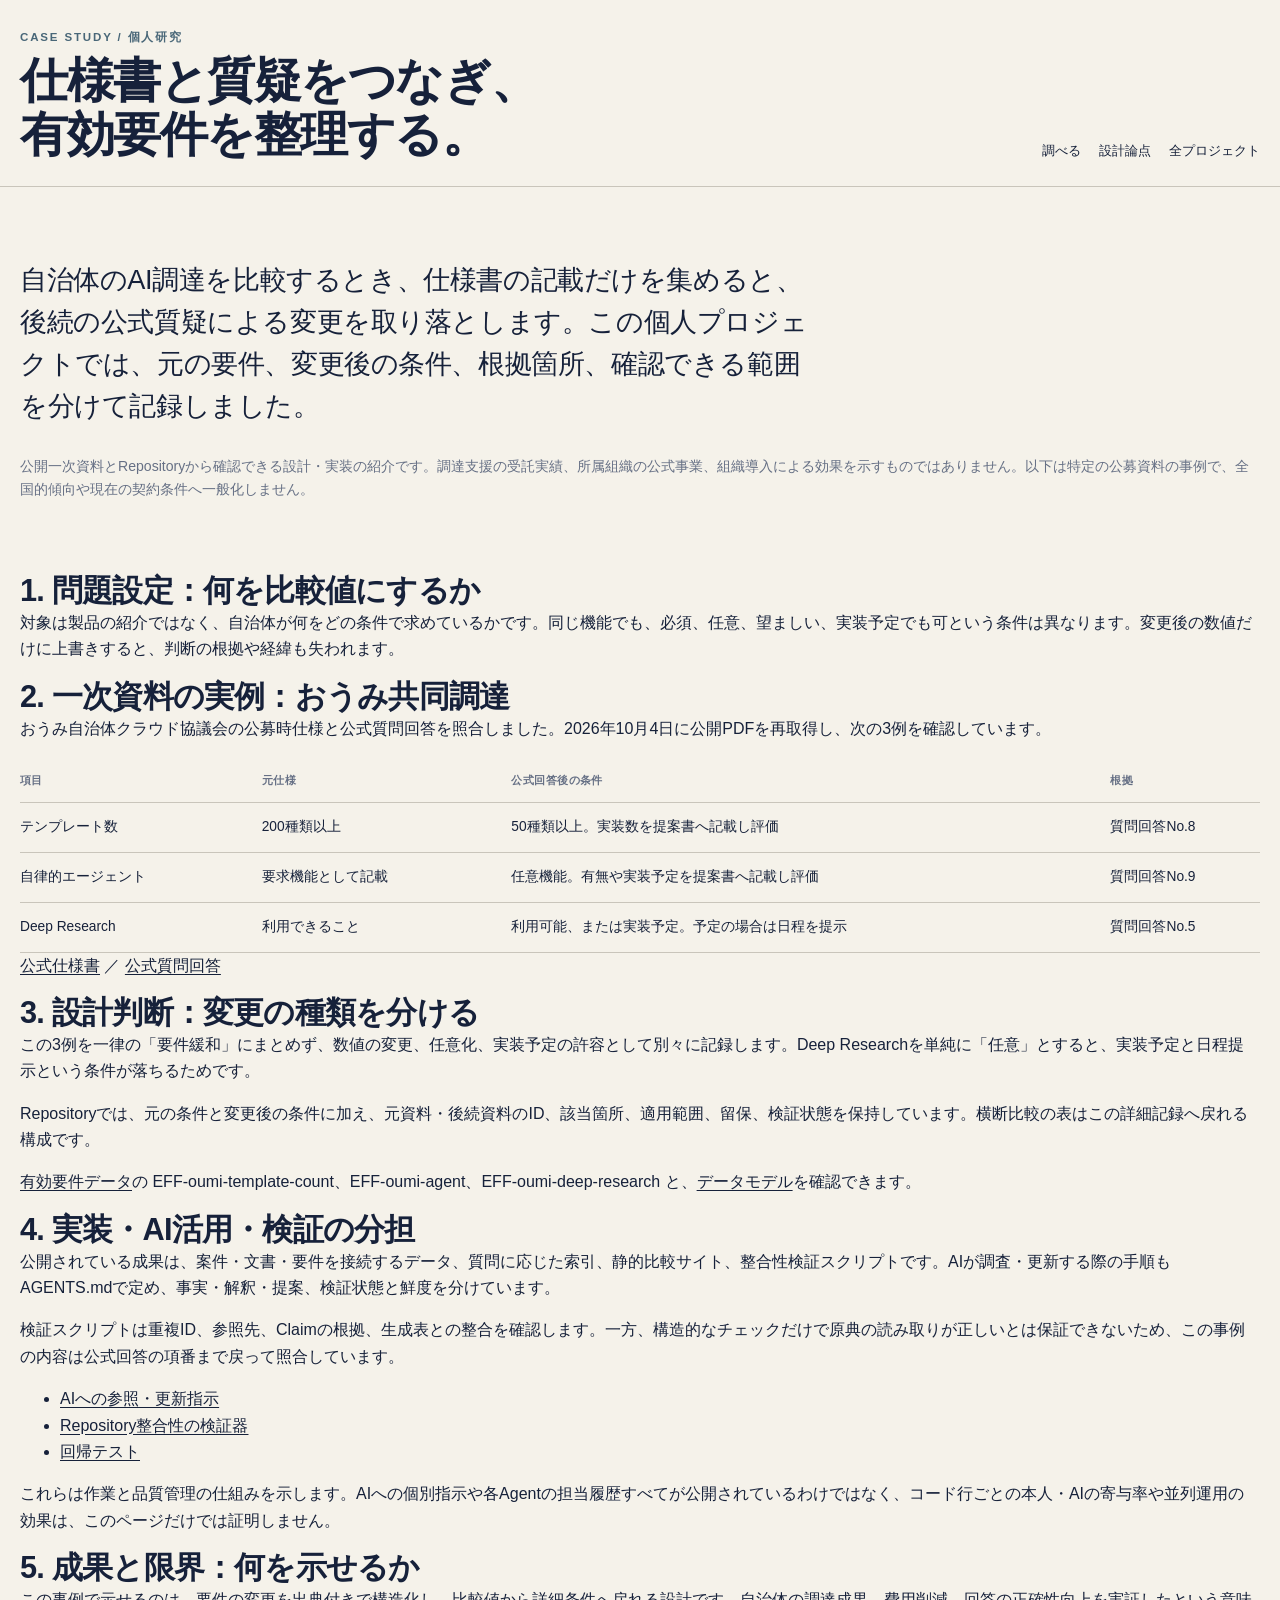
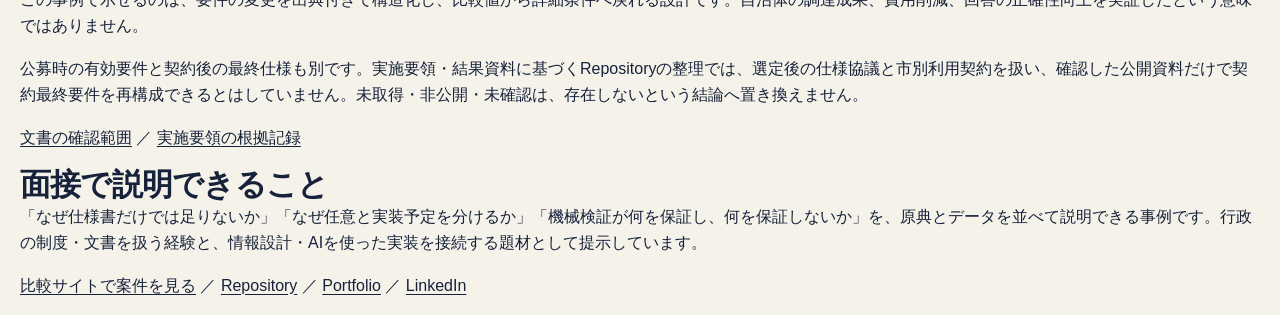
==== case-study.html @ 229bd784 "docs: present source-backed procurement case study" ====
<!doctype html>
<html lang="ja"><head><meta charset="utf-8"><meta name="viewport" content="width=device-width, initial-scale=1">
<title>仕様書と質疑をつなぎ、有効要件を整理する | ケーススタディ</title>
<meta name="description" content="公共AI調達の個人研究で、一次資料の調査、要件変更の構造化、検証と公開範囲の設計をどう実装したか。">
<link rel="stylesheet" href="./assets/site.css"></head><body>
<header class="site-header"><div class="shell header-inner"><div><p class="eyebrow">CASE STUDY / 個人研究</p><h1>仕様書と質疑をつなぎ、<br>有効要件を整理する。</h1></div>
<nav class="site-nav" aria-label="公開サイト"><a href="./index.html">調べる</a><a href="./insights.html">設計論点</a><a href="https://github.com/Josh-Temple">全プロジェクト</a></nav></div></header>
<main id="main"><section class="hero shell"><p class="hero-copy">自治体のAI調達を比較するとき、仕様書の記載だけを集めると、後続の公式質疑による変更を取り落とします。この個人プロジェクトでは、元の要件、変更後の条件、根拠箇所、確認できる範囲を分けて記録しました。</p>
<p class="scope-note">公開一次資料とRepositoryから確認できる設計・実装の紹介です。調達支援の受託実績、所属組織の公式事業、組織導入による効果を示すものではありません。以下は特定の公募資料の事例で、全国的傾向や現在の契約条件へ一般化しません。</p></section>
<section class="shell"><h2>1. 問題設定：何を比較値にするか</h2><p>対象は製品の紹介ではなく、自治体が何をどの条件で求めているかです。同じ機能でも、必須、任意、望ましい、実装予定でも可という条件は異なります。変更後の数値だけに上書きすると、判断の根拠や経緯も失われます。</p>
<h2>2. 一次資料の実例：おうみ共同調達</h2><p>おうみ自治体クラウド協議会の公募時仕様と公式質問回答を照合しました。2026年10月4日に公開PDFを再取得し、次の3例を確認しています。</p>
<table><thead><tr><th>項目</th><th>元仕様</th><th>公式回答後の条件</th><th>根拠</th></tr></thead><tbody>
<tr><td>テンプレート数</td><td>200種類以上</td><td>50種類以上。実装数を提案書へ記載し評価</td><td>質問回答No.8</td></tr>
<tr><td>自律的エージェント</td><td>要求機能として記載</td><td>任意機能。有無や実装予定を提案書へ記載し評価</td><td>質問回答No.9</td></tr>
<tr><td>Deep Research</td><td>利用できること</td><td>利用可能、または実装予定。予定の場合は日程を提示</td><td>質問回答No.5</td></tr>
</tbody></table><p><a href="https://www.city.omihachiman.lg.jp/material/files/group/115/AI_Shiyousyo2.pdf">公式仕様書</a> ／ <a href="https://www.city.omihachiman.lg.jp/material/files/group/115/AI_kaitou.pdf">公式質問回答</a></p>
<h2>3. 設計判断：変更の種類を分ける</h2><p>この3例を一律の「要件緩和」にまとめず、数値の変更、任意化、実装予定の許容として別々に記録します。Deep Researchを単純に「任意」とすると、実装予定と日程提示という条件が落ちるためです。</p>
<p>Repositoryでは、元の条件と変更後の条件に加え、元資料・後続資料のID、該当箇所、適用範囲、留保、検証状態を保持しています。横断比較の表はこの詳細記録へ戻れる構成です。</p>
<p><a href="https://github.com/Josh-Temple/public-sector-ai-procurement-japan/blob/main/data/effective_requirements.csv">有効要件データ</a>の EFF-oumi-template-count、EFF-oumi-agent、EFF-oumi-deep-research と、<a href="https://github.com/Josh-Temple/public-sector-ai-procurement-japan/blob/main/docs/DATA_MODEL.md">データモデル</a>を確認できます。</p>
<h2>4. 実装・AI活用・検証の分担</h2><p>公開されている成果は、案件・文書・要件を接続するデータ、質問に応じた索引、静的比較サイト、整合性検証スクリプトです。AIが調査・更新する際の手順もAGENTS.mdで定め、事実・解釈・提案、検証状態と鮮度を分けています。</p>
<p>検証スクリプトは重複ID、参照先、Claimの根拠、生成表との整合を確認します。一方、構造的なチェックだけで原典の読み取りが正しいとは保証できないため、この事例の内容は公式回答の項番まで戻って照合しています。</p>
<ul><li><a href="https://github.com/Josh-Temple/public-sector-ai-procurement-japan/blob/main/AGENTS.md">AIへの参照・更新指示</a></li>
<li><a href="https://github.com/Josh-Temple/public-sector-ai-procurement-japan/blob/main/scripts/validate_repository.py">Repository整合性の検証器</a></li>
<li><a href="https://github.com/Josh-Temple/public-sector-ai-procurement-japan/tree/main/tests">回帰テスト</a></li></ul>
<p>これらは作業と品質管理の仕組みを示します。AIへの個別指示や各Agentの担当履歴すべてが公開されているわけではなく、コード行ごとの本人・AIの寄与率や並列運用の効果は、このページだけでは証明しません。</p>
<h2>5. 成果と限界：何を示せるか</h2><p>この事例で示せるのは、要件の変更を出典付きで構造化し、比較値から詳細条件へ戻れる設計です。自治体の調達成果、費用削減、回答の正確性向上を実証したという意味ではありません。</p>
<p>公募時の有効要件と契約後の最終仕様も別です。実施要領・結果資料に基づくRepositoryの整理では、選定後の仕様協議と市別利用契約を扱い、確認した公開資料だけで契約最終要件を再構成できるとはしていません。未取得・非公開・未確認は、存在しないという結論へ置き換えません。</p>
<p><a href="https://github.com/Josh-Temple/public-sector-ai-procurement-japan/blob/main/data/review_coverage.csv">文書の確認範囲</a> ／ <a href="https://github.com/Josh-Temple/public-sector-ai-procurement-japan/blob/main/sources/SRC-oumi-2026-guide.md">実施要領の根拠記録</a></p>
<h2>面接で説明できること</h2><p>「なぜ仕様書だけでは足りないか」「なぜ任意と実装予定を分けるか」「機械検証が何を保証し、何を保証しないか」を、原典とデータを並べて説明できる事例です。行政の制度・文書を扱う経験と、情報設計・AIを使った実装を接続する題材として提示しています。</p>
<p><a href="./index.html?case=oumi-2026-joint-genai">比較サイトで案件を見る</a> ／ <a href="https://github.com/Josh-Temple/public-sector-ai-procurement-japan">Repository</a> ／ <a href="https://ai-business-transformation-nine.vercel.app/">Portfolio</a> ／ <a href="https://www.linkedin.com/in/yoshitaka-terada-a4b917145/">LinkedIn</a></p></section></main></body></html>
---- assets/site.css ----
:root {
  --paper: #f5f2ea;
  --ink: #16213a;
  --muted: #667085;
  --line: #c9c5bb;
  --accent: #496778;
  --soft: #e6e2d8;
  --warn: #7a6049;
  --max: 1240px;
  color-scheme: light;
}
* { box-sizing: border-box; }
html { scroll-behavior: smooth; }
body {
  margin: 0;
  background: var(--paper);
  color: var(--ink);
  font-family: Inter, "Noto Sans JP", "Hiragino Kaku Gothic ProN", "Yu Gothic", sans-serif;
  line-height: 1.65;
}
a { color: inherit; text-underline-offset: 0.18em; }
button, input, select { font: inherit; }
button, select, input { color: var(--ink); }
.shell { width: min(calc(100% - 40px), var(--max)); margin-inline: auto; }
.skip-link { position: absolute; left: -9999px; top: 8px; background: var(--ink); color: white; padding: 8px 12px; z-index: 10; }
.skip-link:focus { left: 8px; }
.site-header { border-bottom: 1px solid var(--line); }
.header-inner { display: flex; justify-content: space-between; gap: 28px; align-items: end; padding: 28px 0 24px; }
h1, h2, h3, p { margin-top: 0; }
h1 { margin-bottom: 0; font-size: clamp(1.65rem, 4vw, 3rem); line-height: 1.12; letter-spacing: -0.03em; }
h2 { margin-bottom: 0; font-size: clamp(1.35rem, 2.4vw, 2rem); line-height: 1.2; letter-spacing: -0.025em; }
h3 { margin-bottom: 0.35rem; font-size: 1rem; }
.eyebrow { margin-bottom: 0.45rem; color: var(--accent); font-size: 0.72rem; letter-spacing: 0.16em; font-weight: 700; }
.repo-link { white-space: nowrap; font-size: 0.88rem; }
.site-nav { display: flex; flex-wrap: wrap; justify-content: flex-end; gap: 8px 18px; align-items: center; font-size: .82rem; }
.site-nav a { white-space: nowrap; text-decoration: none; }
.site-nav a:hover { text-decoration: underline; text-underline-offset: .2em; }
.site-nav a[aria-current="page"] { font-weight: 700; border-bottom: 1px solid currentColor; }
.hero { padding: 72px 0 58px; }
.hero-copy { max-width: 790px; font-size: clamp(1.2rem, 2.2vw, 1.7rem); line-height: 1.55; letter-spacing: -0.015em; }
.metrics { display: grid; grid-template-columns: repeat(4, minmax(0, 1fr)); gap: 0; margin: 48px 0 20px; border-top: 1px solid var(--line); border-bottom: 1px solid var(--line); }
.metrics div { padding: 18px 20px 20px 0; border-right: 1px solid var(--line); }
.metrics div + div { padding-left: 20px; }
.metrics div:last-child { border-right: 0; }
.metrics dt { font-size: 0.75rem; color: var(--muted); }
.metrics dd { margin: 4px 0 0; font-size: clamp(1.65rem, 3vw, 2.5rem); font-variant-numeric: tabular-nums; }
.scope-note, .result-count { color: var(--muted); font-size: 0.88rem; }
.insights, .highlights, .themes, .controls, .compare, .results, .reading { padding: 52px 0; border-top: 1px solid var(--line); }
.split-heading { display: grid; grid-template-columns: minmax(0, 1fr) minmax(260px, .7fr); gap: 36px; align-items: end; }
.section-lead { margin-bottom: 0; color: var(--muted); font-size: .9rem; max-width: 520px; }
.insight-grid { display: grid; grid-template-columns: repeat(4, minmax(0, 1fr)); border-top: 1px solid var(--line); border-bottom: 1px solid var(--line); }
.insight { padding: 24px 22px 24px 0; border-right: 1px solid var(--line); }
.insight + .insight { padding-left: 22px; }
.insight:last-child { border-right: 0; }
.insight-number { margin-bottom: 16px; font-size: clamp(2rem, 4vw, 3.7rem); line-height: 1; font-variant-numeric: tabular-nums; letter-spacing: -.04em; }
.insight-number small { font-size: .8rem; color: var(--muted); letter-spacing: 0; }
.insight h3 { font-size: .94rem; }
.insight p:not(.insight-number) { color: var(--muted); font-size: .8rem; min-height: 4em; }
.inline-action { border: 0; border-bottom: 1px solid currentColor; padding: 0 0 2px; background: transparent; color: var(--accent); cursor: pointer; font-size: .76rem; }
.highlight-list { border-top: 1px solid var(--line); }
.highlight-item { display: grid; grid-template-columns: 54px minmax(0, 1.35fr) minmax(220px, .65fr); gap: 18px; padding: 20px 0; border-bottom: 1px solid var(--line); align-items: start; }
.highlight-index { color: var(--muted); font-size: .72rem; padding-top: 3px; }
.highlight-copy h3 { margin-bottom: 6px; font-size: 1rem; line-height: 1.45; }
.highlight-copy p { margin-bottom: 0; color: var(--muted); font-size: .82rem; }
.highlight-links { display: grid; justify-items: start; gap: 6px; }
.highlight-links a, .highlight-links button { border: 0; border-bottom: 1px solid currentColor; padding: 0 0 2px; background: transparent; color: var(--accent); cursor: pointer; font: inherit; font-size: .76rem; text-align: left; }
.theme-links { border-top: 1px solid var(--line); }
.theme-link { width: 100%; display: grid; grid-template-columns: 54px minmax(0, 1fr) minmax(180px, .6fr); gap: 18px; align-items: baseline; text-align: left; padding: 16px 0; border: 0; border-bottom: 1px solid var(--line); background: transparent; color: inherit; cursor: pointer; }
.theme-link span { color: var(--muted); font-size: .72rem; }
.theme-link strong { font-size: .98rem; }
.theme-link small { color: var(--muted); font-size: .78rem; }
.theme-link:hover strong, .theme-link:focus-visible strong { text-decoration: underline; text-underline-offset: .18em; }
.section-heading { margin-bottom: 24px; }
.inline-heading { display: flex; align-items: end; justify-content: space-between; gap: 24px; }
.filter-grid { display: grid; grid-template-columns: 2fr repeat(4, 1fr) auto auto; gap: 12px; align-items: end; }
.filter-grid label { display: grid; gap: 6px; }
.filter-grid label span { font-size: 0.72rem; color: var(--muted); }
input, select {
  min-height: 44px;
  width: 100%;
  border: 1px solid var(--line);
  border-radius: 0;
  background: transparent;
  padding: 8px 10px;
}
input:focus, select:focus, button:focus-visible, a:focus-visible { outline: 2px solid var(--accent); outline-offset: 2px; }
.text-button {
  border: 0;
  border-bottom: 1px solid currentColor;
  padding: 8px 0 5px;
  background: transparent;
  cursor: pointer;
  white-space: nowrap;
}
.result-count { margin: 16px 0 0; }
.table-wrap { width: 100%; overflow-x: auto; border-top: 1px solid var(--line); }
table { width: 100%; border-collapse: collapse; font-size: 0.86rem; }
.case-table { min-width: 1100px; }
th { text-align: left; color: var(--muted); font-size: 0.7rem; font-weight: 600; letter-spacing: 0.04em; }
th, td { padding: 13px 12px; border-bottom: 1px solid var(--line); vertical-align: top; }
th:first-child, td:first-child { padding-left: 0; }
th:last-child, td:last-child { padding-right: 0; }
.case-title-button { display: block; max-width: 410px; padding: 0; border: 0; background: transparent; color: inherit; font: inherit; font-weight: 650; text-align: left; cursor: pointer; line-height: 1.5; text-decoration: none; }
.case-title-button:hover { text-decoration: underline; text-underline-offset: .18em; }
.case-sub { display: block; margin-top: 2px; color: var(--muted); font-size: 0.75rem; }
.badge { display: inline-block; padding: 1px 7px; border: 1px solid var(--line); font-size: 0.72rem; white-space: nowrap; }
.badge.boundary { border-color: var(--warn); color: var(--warn); }
.badge.reviewed { border-color: var(--accent); color: var(--accent); }
.compare-check { width: 17px; height: 17px; accent-color: var(--ink); }
.source-actions { display: grid; gap: 4px; justify-items: start; }
.source-link { white-space: nowrap; }
.evidence-button {
  border: 0;
  border-bottom: 1px solid currentColor;
  padding: 0;
  background: transparent;
  color: var(--accent);
  cursor: pointer;
  font-size: 0.78rem;
  white-space: nowrap;
}
.case-dialog,
.evidence-dialog {
  width: min(calc(100% - 28px), 820px);
  max-height: min(86vh, 900px);
  padding: 0;
  border: 1px solid var(--line);
  border-radius: 0;
  background: var(--paper);
  color: var(--ink);
}
.case-dialog::backdrop,
.evidence-dialog::backdrop { background: rgba(22, 33, 58, 0.34); }
.dialog-shell { padding: 28px; }
.case-dialog { width: min(calc(100% - 28px), 960px); max-height: min(90vh, 980px); }
.case-dialog-shell { padding-bottom: 36px; }
.case-purpose { max-width: 780px; margin: 10px 0 24px; color: var(--muted); }
.case-facts { display: grid; grid-template-columns: repeat(4, minmax(0, 1fr)); margin: 0 0 30px; border-top: 1px solid var(--line); border-bottom: 1px solid var(--line); }
.case-facts div { padding: 14px 14px 15px 0; border-right: 1px solid var(--line); }
.case-facts div + div { padding-left: 14px; }
.case-facts div:nth-child(4n) { border-right: 0; }
.case-facts dt { color: var(--muted); font-size: .68rem; }
.case-facts dd { margin: 4px 0 0; font-size: .88rem; overflow-wrap: anywhere; }
.detail-section { margin-top: 30px; }
.case-highlights-section { margin-top: 18px; }
.case-highlight-list { border-top: 1px solid var(--line); }
.case-highlight-item { display: grid; grid-template-columns: 42px minmax(0, 1fr) minmax(150px, auto); gap: 16px; padding: 14px 0; border-bottom: 1px solid var(--line); align-items: start; }
.case-highlight-index { color: var(--muted); font-size: .7rem; padding-top: 3px; }
.case-highlight-copy h4 { margin: 0 0 4px; font-size: .9rem; line-height: 1.45; }
.case-highlight-copy p { margin: 0; color: var(--muted); font-size: .78rem; }
.case-highlight-actions { display: grid; gap: 5px; justify-items: start; }
.case-highlight-actions a, .case-highlight-actions button { border: 0; border-bottom: 1px solid currentColor; padding: 0 0 2px; background: transparent; color: var(--accent); cursor: pointer; font: inherit; font-size: .72rem; text-align: left; }
.detail-section h3 { margin-bottom: 14px; font-size: 1.05rem; }
.requirement-grid { display: grid; grid-template-columns: repeat(3, minmax(0, 1fr)); border-top: 1px solid var(--line); }
.requirement-item { padding: 12px 14px 13px 0; border-bottom: 1px solid var(--line); }
.requirement-item:nth-child(3n+2), .requirement-item:nth-child(3n+3) { padding-left: 14px; }
.requirement-item dt { color: var(--muted); font-size: .68rem; }
.requirement-item dd { margin: 3px 0 0; font-size: .82rem; overflow-wrap: anywhere; }
.detail-list { border-top: 1px solid var(--line); }
.detail-row { display: grid; grid-template-columns: minmax(160px, .7fr) minmax(0, 1.5fr) auto; gap: 18px; padding: 11px 0; border-bottom: 1px solid var(--line); align-items: start; }
.detail-row strong { font-size: .8rem; }
.detail-row p { margin: 0; font-size: .8rem; color: var(--muted); }
.detail-row .points { white-space: nowrap; font-variant-numeric: tabular-nums; font-size: .78rem; }
.inline-source { display: inline-block; margin-left: .45rem; color: var(--accent); font-size: .72rem; white-space: nowrap; }
.detail-list-controls { display: flex; justify-content: space-between; gap: 18px; align-items: center; padding: 13px 0; border-bottom: 1px solid var(--line); }
.detail-count { color: var(--muted); font-size: .76rem; }
.detail-toggle { border: 0; border-bottom: 1px solid currentColor; padding: 0 0 2px; background: transparent; color: var(--accent); cursor: pointer; font-size: .76rem; }
.empty-detail { margin: 0; padding: 13px 0; border-bottom: 1px solid var(--line); color: var(--muted); font-size: .8rem; }
.case-dialog-actions { display: flex; gap: 24px; flex-wrap: wrap; margin-top: 30px; }
.dialog-head { display: flex; justify-content: space-between; gap: 24px; align-items: start; padding-bottom: 18px; border-bottom: 1px solid var(--line); }
.dialog-close { border: 0; background: transparent; font-size: 1.8rem; line-height: 1; cursor: pointer; padding: 0 4px; }
.dialog-case { margin: 20px 0 6px; font-weight: 650; }
.dialog-summary { color: var(--muted); font-size: 0.84rem; margin-bottom: 20px; }
.evidence-list { border-top: 1px solid var(--line); }
.evidence-item { display: grid; grid-template-columns: minmax(130px, .8fr) minmax(0, 1.5fr); gap: 18px; padding: 13px 0; border-bottom: 1px solid var(--line); }
.evidence-role { font-weight: 650; font-size: 0.84rem; }
.evidence-state { display: block; color: var(--muted); font-size: 0.74rem; margin-top: 2px; }
.evidence-source { font-size: 0.82rem; overflow-wrap: anywhere; }
.evidence-source small { display: block; color: var(--muted); margin-top: 2px; }
.dialog-note { margin: 18px 0 0; color: var(--muted); font-size: 0.8rem; white-space: pre-line; }
.compare .table-wrap { background: rgba(255,255,255,0.15); }
#compare-table { min-width: 760px; }
#compare-table th:first-child { width: 180px; }
#compare-table td { max-width: 320px; }
.reading-grid { display: grid; grid-template-columns: repeat(3, 1fr); gap: 32px; }
.reading-grid p { margin-bottom: 0; color: var(--muted); }
code { font-size: 0.9em; }
.site-footer { padding: 32px 0 48px; border-top: 1px solid var(--line); color: var(--muted); font-size: 0.78rem; }
.site-footer p { margin-bottom: 0; }
.loading, .error { padding: 32px 0; color: var(--muted); }
@media (max-width: 900px) {
  .filter-grid { grid-template-columns: repeat(2, minmax(0,1fr)); }
  .filter-grid .wide { grid-column: 1 / -1; }
  .metrics { grid-template-columns: repeat(2, 1fr); }
  .metrics div:nth-child(2) { border-right: 0; }
  .metrics div:nth-child(-n+2) { border-bottom: 1px solid var(--line); }
  .reading-grid { grid-template-columns: 1fr; gap: 18px; }
  .insight-grid { grid-template-columns: repeat(2, minmax(0, 1fr)); }
  .insight:nth-child(2) { border-right: 0; }
  .insight:nth-child(-n+2) { border-bottom: 1px solid var(--line); }
  .split-heading { grid-template-columns: 1fr; gap: 12px; }
  .case-facts { grid-template-columns: repeat(2, minmax(0, 1fr)); }
  .case-facts div:nth-child(2n) { border-right: 0; }
  .requirement-grid { grid-template-columns: repeat(2, minmax(0, 1fr)); }
  .requirement-item:nth-child(3n+2), .requirement-item:nth-child(3n+3) { padding-left: 0; }
  .requirement-item:nth-child(2n) { padding-left: 14px; }
}
@media (max-width: 620px) {
  .shell { width: min(calc(100% - 28px), var(--max)); }
  .header-inner { align-items: start; flex-direction: column; padding-top: 22px; }
  .repo-link { white-space: normal; }
  .site-nav { justify-content: flex-start; gap: 8px 14px; }
  .hero { padding: 48px 0 40px; }
  .filter-grid { grid-template-columns: 1fr; }
  .filter-grid .wide { grid-column: auto; }
  .metrics { grid-template-columns: 1fr 1fr; }
  .metrics div { padding: 14px 10px 16px 0; }
  .metrics div + div { padding-left: 10px; }
  .inline-heading { align-items: start; flex-direction: column; }
  .dialog-shell { padding: 20px; }
  .evidence-item { grid-template-columns: 1fr; gap: 6px; }
  .insight-grid { grid-template-columns: 1fr 1fr; }
  .insight { padding: 18px 10px 18px 0; }
  .insight + .insight { padding-left: 10px; }
  .insight p:not(.insight-number) { min-height: 0; }
  .theme-link { grid-template-columns: 32px minmax(0, 1fr); }
  .theme-link small { grid-column: 2; }
  .case-facts, .requirement-grid { grid-template-columns: 1fr; }
  .case-facts div, .case-facts div + div, .requirement-item, .requirement-item:nth-child(2n) { padding-left: 0; border-right: 0; }
  .detail-row { grid-template-columns: 1fr; gap: 4px; }
  .detail-list-controls { align-items: flex-start; flex-direction: column; gap: 6px; }
  .case-highlight-item { grid-template-columns: 28px minmax(0, 1fr); gap: 8px; }
  .case-highlight-actions { grid-column: 2; }
  .highlight-item { grid-template-columns: 32px minmax(0, 1fr); }
  .highlight-links { grid-column: 2; }
}
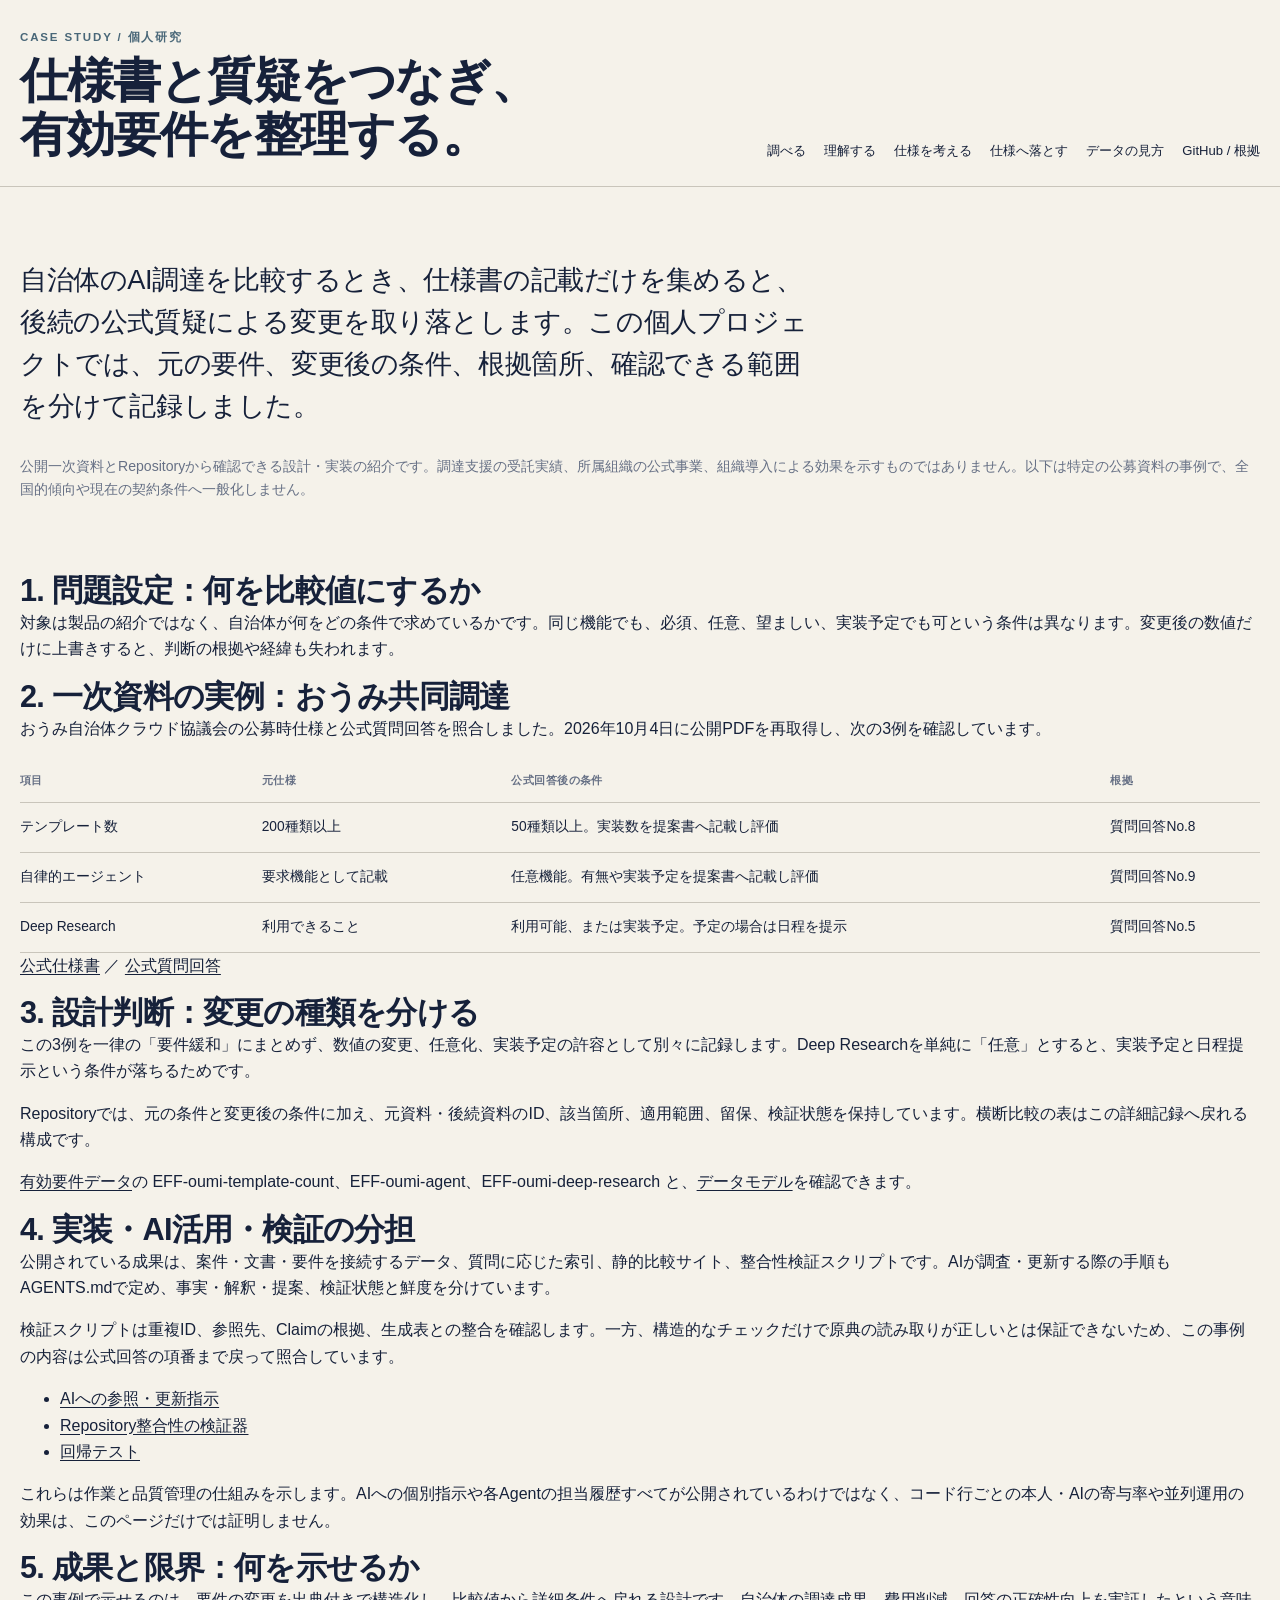
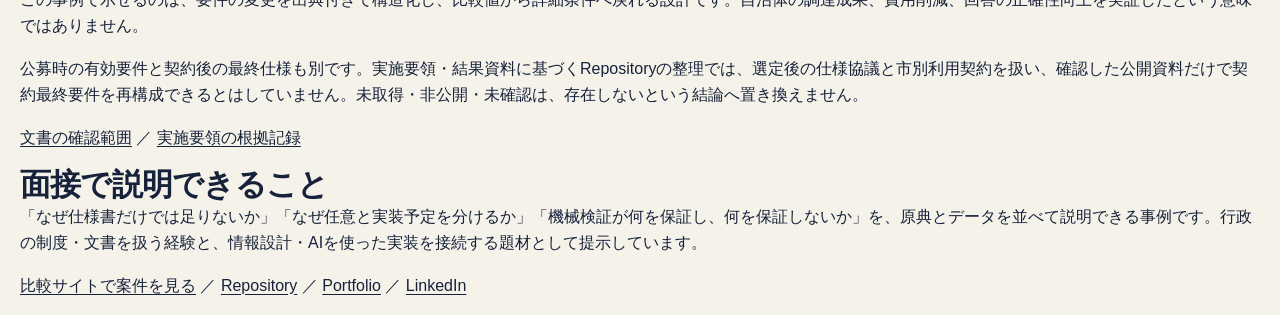
==== commit 6ec34d9c: "Add drafting support to case-study navigation" ====
--- a/case-study.html
+++ b/case-study.html
@@ -2,9 +2,10 @@
 <html lang="ja"><head><meta charset="utf-8"><meta name="viewport" content="width=device-width, initial-scale=1">
 <title>仕様書と質疑をつなぎ、有効要件を整理する | ケーススタディ</title>
 <meta name="description" content="公共AI調達の個人研究で、一次資料の調査、要件変更の構造化、検証と公開範囲の設計をどう実装したか。">
+<link rel="canonical" href="https://josh-temple.github.io/public-sector-ai-procurement-japan/case-study.html"><meta property="og:url" content="https://josh-temple.github.io/public-sector-ai-procurement-japan/case-study.html">
 <link rel="stylesheet" href="./assets/site.css"></head><body>
 <header class="site-header"><div class="shell header-inner"><div><p class="eyebrow">CASE STUDY / 個人研究</p><h1>仕様書と質疑をつなぎ、<br>有効要件を整理する。</h1></div>
-<nav class="site-nav" aria-label="公開サイト"><a href="./index.html">調べる</a><a href="./insights.html">設計論点</a><a href="https://github.com/Josh-Temple">全プロジェクト</a></nav></div></header>
+<nav class="site-nav" aria-label="公開サイト"><a href="./index.html">調べる</a><a href="./insights.html">理解する</a><a href="./checklist.html">仕様を考える</a><a href="./drafting.html">仕様へ落とす</a><a href="./methodology.html">データの見方</a><a href="https://github.com/Josh-Temple/public-sector-ai-procurement-japan">GitHub / 根拠</a></nav></div></header>
 <main id="main"><section class="hero shell"><p class="hero-copy">自治体のAI調達を比較するとき、仕様書の記載だけを集めると、後続の公式質疑による変更を取り落とします。この個人プロジェクトでは、元の要件、変更後の条件、根拠箇所、確認できる範囲を分けて記録しました。</p>
 <p class="scope-note">公開一次資料とRepositoryから確認できる設計・実装の紹介です。調達支援の受託実績、所属組織の公式事業、組織導入による効果を示すものではありません。以下は特定の公募資料の事例で、全国的傾向や現在の契約条件へ一般化しません。</p></section>
 <section class="shell"><h2>1. 問題設定：何を比較値にするか</h2><p>対象は製品の紹介ではなく、自治体が何をどの条件で求めているかです。同じ機能でも、必須、任意、望ましい、実装予定でも可という条件は異なります。変更後の数値だけに上書きすると、判断の根拠や経緯も失われます。</p>
@@ -28,4 +29,3 @@
 <p><a href="https://github.com/Josh-Temple/public-sector-ai-procurement-japan/blob/main/data/review_coverage.csv">文書の確認範囲</a> ／ <a href="https://github.com/Josh-Temple/public-sector-ai-procurement-japan/blob/main/sources/SRC-oumi-2026-guide.md">実施要領の根拠記録</a></p>
 <h2>面接で説明できること</h2><p>「なぜ仕様書だけでは足りないか」「なぜ任意と実装予定を分けるか」「機械検証が何を保証し、何を保証しないか」を、原典とデータを並べて説明できる事例です。行政の制度・文書を扱う経験と、情報設計・AIを使った実装を接続する題材として提示しています。</p>
 <p><a href="./index.html?case=oumi-2026-joint-genai">比較サイトで案件を見る</a> ／ <a href="https://github.com/Josh-Temple/public-sector-ai-procurement-japan">Repository</a> ／ <a href="https://ai-business-transformation-nine.vercel.app/">Portfolio</a> ／ <a href="https://www.linkedin.com/in/yoshitaka-terada-a4b917145/">LinkedIn</a></p></section></main></body></html>
-
--- a/assets/site.css
+++ b/assets/site.css
@@ -45,7 +45,7 @@
 .metrics dt { font-size: 0.75rem; color: var(--muted); }
 .metrics dd { margin: 4px 0 0; font-size: clamp(1.65rem, 3vw, 2.5rem); font-variant-numeric: tabular-nums; }
 .scope-note, .result-count { color: var(--muted); font-size: 0.88rem; }
-.insights, .highlights, .themes, .controls, .compare, .results, .reading { padding: 52px 0; border-top: 1px solid var(--line); }
+.insights, .highlights, .themes, .requirement-explorer, .controls, .compare, .results, .reading { padding: 52px 0; border-top: 1px solid var(--line); }
 .split-heading { display: grid; grid-template-columns: minmax(0, 1fr) minmax(260px, .7fr); gap: 36px; align-items: end; }
 .section-lead { margin-bottom: 0; color: var(--muted); font-size: .9rem; max-width: 520px; }
 .insight-grid { display: grid; grid-template-columns: repeat(4, minmax(0, 1fr)); border-top: 1px solid var(--line); border-bottom: 1px solid var(--line); }
@@ -70,6 +70,26 @@
 .theme-link strong { font-size: .98rem; }
 .theme-link small { color: var(--muted); font-size: .78rem; }
 .theme-link:hover strong, .theme-link:focus-visible strong { text-decoration: underline; text-underline-offset: .18em; }
+.requirement-toolbar { display: flex; flex-wrap: wrap; gap: 12px 18px; align-items: end; margin: 26px 0 14px; }
+.requirement-toolbar label { display: grid; flex: 1 1 210px; gap: 6px; width: auto; max-width: 360px; }
+.requirement-toolbar label span { color: var(--muted); font-size: .72rem; }
+.requirement-qa-link { margin-left: auto; align-self: end; }
+.requirement-table { min-width: 1380px; }
+.requirement-table td:nth-child(1) { min-width: 210px; }
+.requirement-table td:nth-child(2) { min-width: 190px; }
+.requirement-table td:nth-child(3), .requirement-table td:nth-child(4) { min-width: 260px; }
+.requirement-table td:nth-child(6) { min-width: 150px; }
+.requirement-table td:nth-child(7) { min-width: 300px; }
+.requirement-table p { margin: 0; }
+.cell-detail, .source-date { display: block; margin-top: 5px; color: var(--muted); font-size: .7rem; line-height: 1.5; }
+.requirement-source-links { display: grid; gap: 4px; justify-items: start; }
+.requirement-source-links .inline-source { margin-left: 0; }
+.effective-values { display: grid; gap: 5px; }
+.effective-values p { margin: 0; color: var(--muted); font-size: .8rem; }
+.effective-values b { color: var(--ink); font-size: .72rem; margin-right: .35rem; }
+.effective-values small { color: var(--muted); font-size: .72rem; line-height: 1.5; }
+.requirement-detail-row { grid-template-columns: minmax(160px, .55fr) minmax(0, 1.8fr) auto; }
+
 .section-heading { margin-bottom: 24px; }
 .inline-heading { display: flex; align-items: end; justify-content: space-between; gap: 24px; }
 .filter-grid { display: grid; grid-template-columns: 2fr repeat(4, 1fr) auto auto; gap: 12px; align-items: end; }
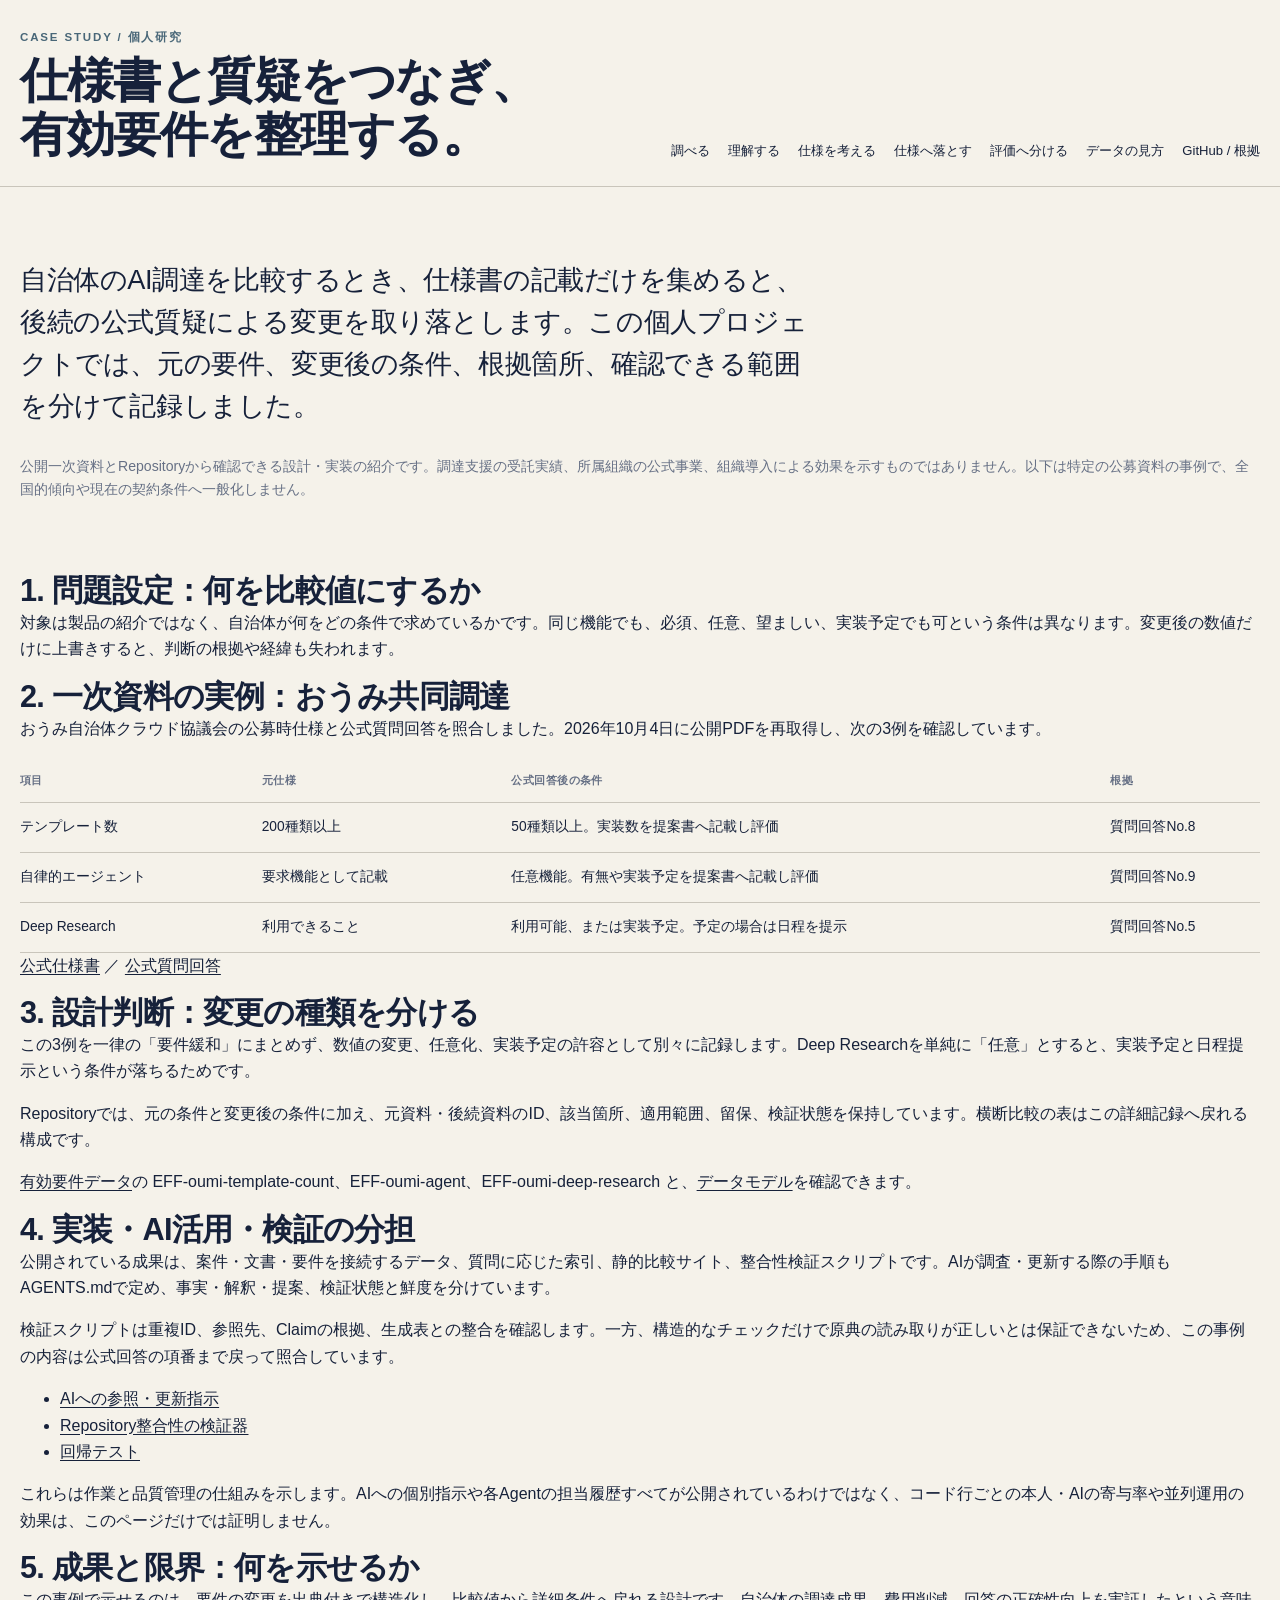
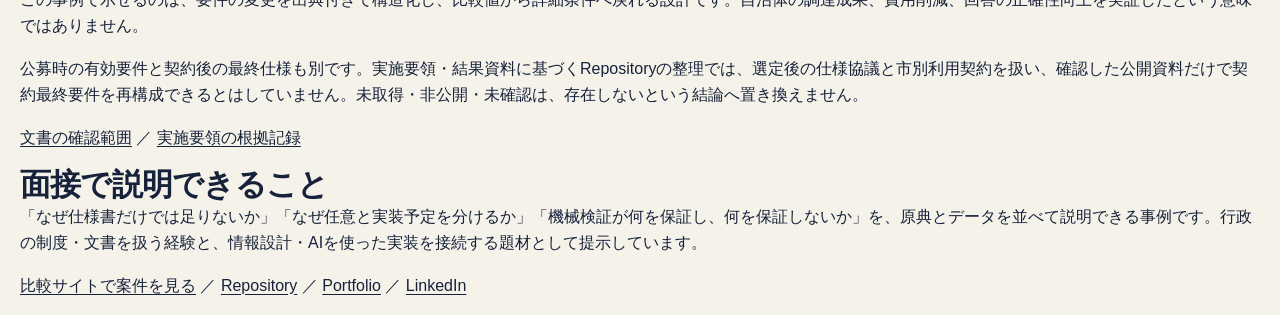
==== commit c3c4461a: "Add evaluation support to case-study navigation" ====
--- a/case-study.html
+++ b/case-study.html
@@ -5,7 +5,7 @@
 <link rel="canonical" href="https://josh-temple.github.io/public-sector-ai-procurement-japan/case-study.html"><meta property="og:url" content="https://josh-temple.github.io/public-sector-ai-procurement-japan/case-study.html">
 <link rel="stylesheet" href="./assets/site.css"></head><body>
 <header class="site-header"><div class="shell header-inner"><div><p class="eyebrow">CASE STUDY / 個人研究</p><h1>仕様書と質疑をつなぎ、<br>有効要件を整理する。</h1></div>
-<nav class="site-nav" aria-label="公開サイト"><a href="./index.html">調べる</a><a href="./insights.html">理解する</a><a href="./checklist.html">仕様を考える</a><a href="./drafting.html">仕様へ落とす</a><a href="./methodology.html">データの見方</a><a href="https://github.com/Josh-Temple/public-sector-ai-procurement-japan">GitHub / 根拠</a></nav></div></header>
+<nav class="site-nav" aria-label="公開サイト"><a href="./index.html">調べる</a><a href="./insights.html">理解する</a><a href="./checklist.html">仕様を考える</a><a href="./drafting.html">仕様へ落とす</a><a href="./evaluation.html">評価へ分ける</a><a href="./methodology.html">データの見方</a><a href="https://github.com/Josh-Temple/public-sector-ai-procurement-japan">GitHub / 根拠</a></nav></div></header>
 <main id="main"><section class="hero shell"><p class="hero-copy">自治体のAI調達を比較するとき、仕様書の記載だけを集めると、後続の公式質疑による変更を取り落とします。この個人プロジェクトでは、元の要件、変更後の条件、根拠箇所、確認できる範囲を分けて記録しました。</p>
 <p class="scope-note">公開一次資料とRepositoryから確認できる設計・実装の紹介です。調達支援の受託実績、所属組織の公式事業、組織導入による効果を示すものではありません。以下は特定の公募資料の事例で、全国的傾向や現在の契約条件へ一般化しません。</p></section>
 <section class="shell"><h2>1. 問題設定：何を比較値にするか</h2><p>対象は製品の紹介ではなく、自治体が何をどの条件で求めているかです。同じ機能でも、必須、任意、望ましい、実装予定でも可という条件は異なります。変更後の数値だけに上書きすると、判断の根拠や経緯も失われます。</p>
--- a/assets/site.css
+++ b/assets/site.css
@@ -208,6 +208,28 @@
 .site-footer { padding: 32px 0 48px; border-top: 1px solid var(--line); color: var(--muted); font-size: 0.78rem; }
 .site-footer p { margin-bottom: 0; }
 .loading, .error { padding: 32px 0; color: var(--muted); }
+
+.drafting-decision-grid { display: grid; grid-template-columns: repeat(3, minmax(0, 1fr)); gap: 0; border-top: 1px solid var(--line); border-bottom: 1px solid var(--line); margin-bottom: 28px; }
+.drafting-decision-grid > div { padding: 20px 22px 20px 0; border-right: 1px solid var(--line); }
+.drafting-decision-grid > div + div { padding-left: 22px; }
+.drafting-decision-grid > div:last-child { border-right: 0; }
+.drafting-decision-grid p, .drafting-decision-grid li { color: var(--muted); font-size: .82rem; line-height: 1.65; }
+.drafting-decision-grid ul { margin: 8px 0 0; padding-left: 1.25rem; }
+.drafting-subheading { margin: 0 0 12px; font-size: .82rem; color: var(--muted); letter-spacing: .03em; }
+.drafting-evidence-list { border-top: 1px solid var(--line); }
+.drafting-evidence { display: grid; grid-template-columns: minmax(120px, .45fr) minmax(0, 1.45fr) minmax(180px, .75fr); gap: 10px 18px; padding: 17px 0; border-bottom: 1px solid var(--line); align-items: start; }
+.drafting-evidence h3 { margin: 0; font-size: .9rem; line-height: 1.55; overflow-wrap: anywhere; }
+.drafting-evidence p { margin: 0; }
+.drafting-evidence-case { color: var(--ink); font-weight: 650; font-size: .78rem; }
+.drafting-evidence-meta, .drafting-evidence-change, .drafting-evidence-boundary { color: var(--muted); font-size: .74rem; line-height: 1.55; grid-column: 2; }
+.drafting-evidence-change { color: var(--accent); }
+.drafting-evidence-boundary { font-size: .7rem; }
+.drafting-evidence-links { grid-column: 3; grid-row: 1 / span 5; display: grid; align-content: start; justify-items: start; gap: 6px; }
+.drafting-evidence-links a { border-bottom: 1px solid currentColor; color: var(--accent); font-size: .72rem; text-decoration: none; }
+.role-guide { max-width: 850px; margin-bottom: 24px; }
+.role-guide p { margin: 0; padding: 10px 0; border-bottom: 1px solid var(--line); font-size: .85rem; }
+.citizen-branch { background: rgba(255,255,255,.12); }
+
 @media (max-width: 900px) {
   .filter-grid { grid-template-columns: repeat(2, minmax(0,1fr)); }
   .filter-grid .wide { grid-column: 1 / -1; }
@@ -215,6 +237,9 @@
   .metrics div:nth-child(2) { border-right: 0; }
   .metrics div:nth-child(-n+2) { border-bottom: 1px solid var(--line); }
   .reading-grid { grid-template-columns: 1fr; gap: 18px; }
+  .drafting-decision-grid { grid-template-columns: 1fr; }
+  .drafting-decision-grid > div, .drafting-decision-grid > div + div { padding: 16px 0; border-right: 0; border-bottom: 1px solid var(--line); }
+  .drafting-decision-grid > div:last-child { border-bottom: 0; }
   .insight-grid { grid-template-columns: repeat(2, minmax(0, 1fr)); }
   .insight:nth-child(2) { border-right: 0; }
   .insight:nth-child(-n+2) { border-bottom: 1px solid var(--line); }
@@ -248,6 +273,8 @@
   .case-facts, .requirement-grid { grid-template-columns: 1fr; }
   .case-facts div, .case-facts div + div, .requirement-item, .requirement-item:nth-child(2n) { padding-left: 0; border-right: 0; }
   .detail-row { grid-template-columns: 1fr; gap: 4px; }
+  .drafting-evidence { grid-template-columns: 1fr; gap: 5px; }
+  .drafting-evidence-meta, .drafting-evidence-change, .drafting-evidence-boundary, .drafting-evidence-links { grid-column: 1; grid-row: auto; }
   .detail-list-controls { align-items: flex-start; flex-direction: column; gap: 6px; }
   .case-highlight-item { grid-template-columns: 28px minmax(0, 1fr); gap: 8px; }
   .case-highlight-actions { grid-column: 2; }
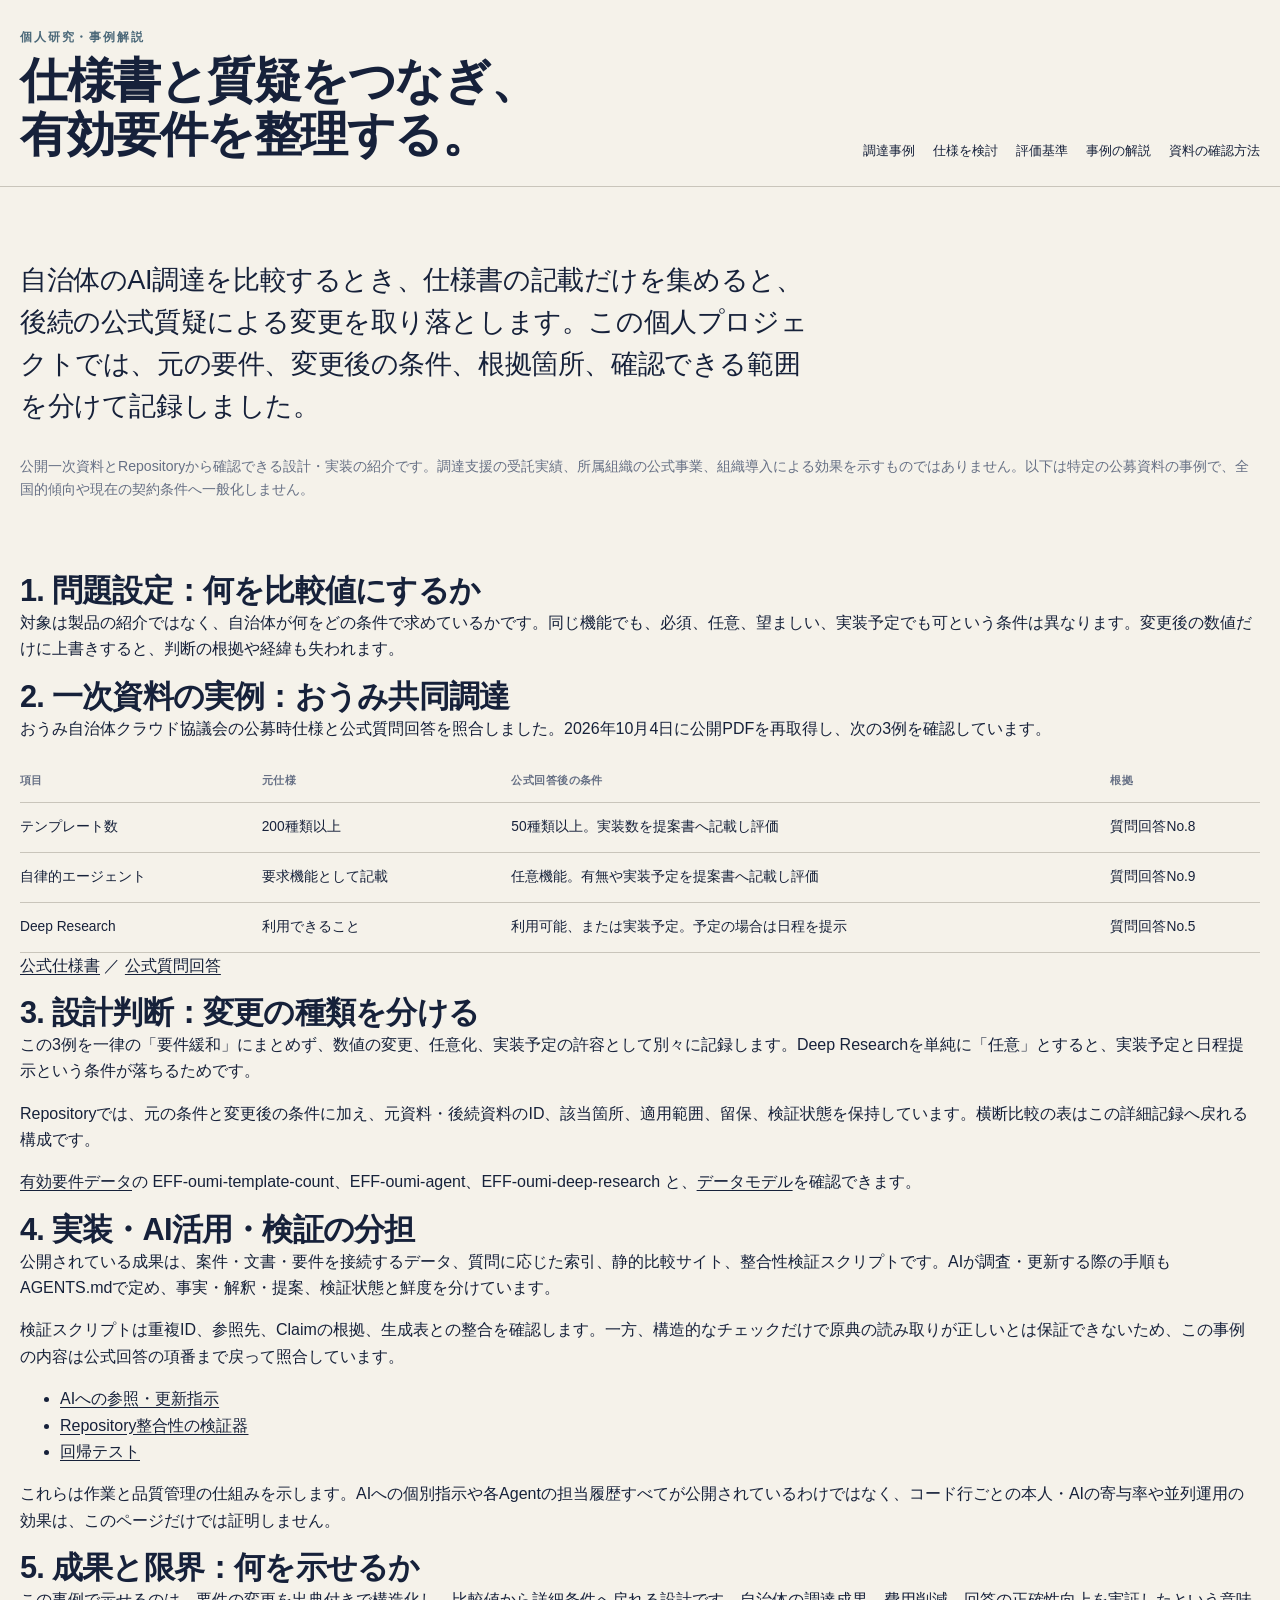
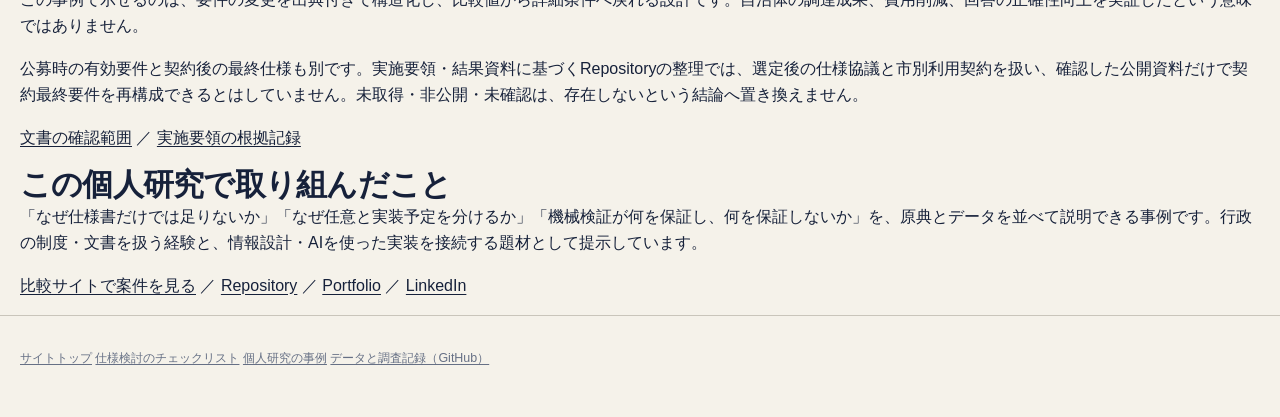
==== commit 7e288f66: "Improve user-facing Japanese and site structure: case-study.html" ====
--- a/case-study.html
+++ b/case-study.html
@@ -4,8 +4,15 @@
 <meta name="description" content="公共AI調達の個人研究で、一次資料の調査、要件変更の構造化、検証と公開範囲の設計をどう実装したか。">
 <link rel="canonical" href="https://josh-temple.github.io/public-sector-ai-procurement-japan/case-study.html"><meta property="og:url" content="https://josh-temple.github.io/public-sector-ai-procurement-japan/case-study.html">
 <link rel="stylesheet" href="./assets/site.css"></head><body>
-<header class="site-header"><div class="shell header-inner"><div><p class="eyebrow">CASE STUDY / 個人研究</p><h1>仕様書と質疑をつなぎ、<br>有効要件を整理する。</h1></div>
-<nav class="site-nav" aria-label="公開サイト"><a href="./index.html">調べる</a><a href="./insights.html">理解する</a><a href="./checklist.html">仕様を考える</a><a href="./drafting.html">仕様へ落とす</a><a href="./evaluation.html">評価へ分ける</a><a href="./methodology.html">データの見方</a><a href="https://github.com/Josh-Temple/public-sector-ai-procurement-japan">GitHub / 根拠</a></nav></div></header>
+<a class="skip-link" href="#main">本文へ移動</a>
+<header class="site-header"><div class="shell header-inner"><div><p class="eyebrow">個人研究・事例解説</p><h1>仕様書と質疑をつなぎ、<br>有効要件を整理する。</h1></div>
+<nav class="site-nav" aria-label="主要ページ">
+          <a href="./index.html#search-heading">調達事例</a>
+          <a href="./drafting.html">仕様を検討</a>
+          <a href="./evaluation.html">評価基準</a>
+          <a href="./insights.html">事例の解説</a>
+          <a href="./methodology.html">資料の確認方法</a>
+        </nav></div></header>
 <main id="main"><section class="hero shell"><p class="hero-copy">自治体のAI調達を比較するとき、仕様書の記載だけを集めると、後続の公式質疑による変更を取り落とします。この個人プロジェクトでは、元の要件、変更後の条件、根拠箇所、確認できる範囲を分けて記録しました。</p>
 <p class="scope-note">公開一次資料とRepositoryから確認できる設計・実装の紹介です。調達支援の受託実績、所属組織の公式事業、組織導入による効果を示すものではありません。以下は特定の公募資料の事例で、全国的傾向や現在の契約条件へ一般化しません。</p></section>
 <section class="shell"><h2>1. 問題設定：何を比較値にするか</h2><p>対象は製品の紹介ではなく、自治体が何をどの条件で求めているかです。同じ機能でも、必須、任意、望ましい、実装予定でも可という条件は異なります。変更後の数値だけに上書きすると、判断の根拠や経緯も失われます。</p>
@@ -27,5 +34,12 @@
 <h2>5. 成果と限界：何を示せるか</h2><p>この事例で示せるのは、要件の変更を出典付きで構造化し、比較値から詳細条件へ戻れる設計です。自治体の調達成果、費用削減、回答の正確性向上を実証したという意味ではありません。</p>
 <p>公募時の有効要件と契約後の最終仕様も別です。実施要領・結果資料に基づくRepositoryの整理では、選定後の仕様協議と市別利用契約を扱い、確認した公開資料だけで契約最終要件を再構成できるとはしていません。未取得・非公開・未確認は、存在しないという結論へ置き換えません。</p>
 <p><a href="https://github.com/Josh-Temple/public-sector-ai-procurement-japan/blob/main/data/review_coverage.csv">文書の確認範囲</a> ／ <a href="https://github.com/Josh-Temple/public-sector-ai-procurement-japan/blob/main/sources/SRC-oumi-2026-guide.md">実施要領の根拠記録</a></p>
-<h2>面接で説明できること</h2><p>「なぜ仕様書だけでは足りないか」「なぜ任意と実装予定を分けるか」「機械検証が何を保証し、何を保証しないか」を、原典とデータを並べて説明できる事例です。行政の制度・文書を扱う経験と、情報設計・AIを使った実装を接続する題材として提示しています。</p>
-<p><a href="./index.html?case=oumi-2026-joint-genai">比較サイトで案件を見る</a> ／ <a href="https://github.com/Josh-Temple/public-sector-ai-procurement-japan">Repository</a> ／ <a href="https://ai-business-transformation-nine.vercel.app/">Portfolio</a> ／ <a href="https://www.linkedin.com/in/yoshitaka-terada-a4b917145/">LinkedIn</a></p></section></main></body></html>
+<h2>この個人研究で取り組んだこと</h2><p>「なぜ仕様書だけでは足りないか」「なぜ任意と実装予定を分けるか」「機械検証が何を保証し、何を保証しないか」を、原典とデータを並べて説明できる事例です。行政の制度・文書を扱う経験と、情報設計・AIを使った実装を接続する題材として提示しています。</p>
+<p><a href="./index.html?case=oumi-2026-joint-genai">比較サイトで案件を見る</a> ／ <a href="https://github.com/Josh-Temple/public-sector-ai-procurement-japan">Repository</a> ／ <a href="https://ai-business-transformation-nine.vercel.app/">Portfolio</a> ／ <a href="https://www.linkedin.com/in/yoshitaka-terada-a4b917145/">LinkedIn</a></p></section></main><footer class="site-footer"><nav class="site-footer-links shell" aria-label="関連ページ">
+  <a href="./index.html">サイトトップ</a>
+  <a href="./checklist.html">仕様検討のチェックリスト</a>
+  <a href="./case-study.html" aria-current="page">個人研究の事例</a>
+  <a href="https://github.com/Josh-Temple/public-sector-ai-procurement-japan">データと調査記録（GitHub）</a>
+</nav>
+</footer>
+</body></html>
--- a/assets/site.css
+++ b/assets/site.css
@@ -281,3 +281,37 @@
   .highlight-item { grid-template-columns: 32px minmax(0, 1fr); }
   .highlight-links { grid-column: 2; }
 }
+
+
+.evaluation-topic-detail { padding-top: 20px; }
+.evaluation-case-picker { display: grid; gap: 8px; max-width: 760px; margin: 0 0 24px; color: var(--muted); font-size: .75rem; }
+.evaluation-case-picker select { width: 100%; min-height: 44px; padding: 9px 11px; border: 1px solid var(--line); background: transparent; color: var(--ink); font: inherit; font-size: .85rem; }
+.evaluation-evidence-list { border-top: 1px solid var(--line); margin-top: 22px; }
+.evaluation-evidence { display: grid; grid-template-columns: 120px minmax(0, 1.5fr) minmax(170px, .65fr); gap: 7px 18px; padding: 18px 0; border-bottom: 1px solid var(--line); align-items: start; }
+.evaluation-evidence h3 { grid-column: 2; margin: 0; font-size: .9rem; line-height: 1.55; overflow-wrap: anywhere; }
+.evaluation-role { grid-column: 1; grid-row: 1 / span 4; margin: 0; font-size: .72rem; font-weight: 700; letter-spacing: .04em; }
+.evaluation-case, .evaluation-score, .evaluation-boundary, .evaluation-change { grid-column: 2; margin: 0; font-size: .75rem; line-height: 1.55; }
+.evaluation-case { color: var(--ink); font-weight: 650; }
+.evaluation-score, .evaluation-boundary { color: var(--muted); }
+.evaluation-change { color: var(--accent); }
+.evaluation-evidence-links { grid-column: 3; grid-row: 1 / span 5; display: grid; align-content: start; justify-items: start; gap: 6px; }
+.evaluation-evidence-links a { display: inline-flex; align-items: center; min-height: 44px; padding: 4px 0; color: var(--accent); border-bottom: 1px solid currentColor; text-decoration: none; font-size: .72rem; }
+.evaluation-case-header { padding: 20px 0 26px; border-bottom: 1px solid var(--line); }
+.evaluation-case-header h3 { margin: 0 0 8px; }
+.evaluation-case-block { padding: 24px 0; border-bottom: 1px solid var(--line); }
+.evaluation-case-block h3 { margin: 0 0 12px; }
+.evaluation-stage { border-top: 1px solid var(--line); }
+.evaluation-stage:last-child { border-bottom: 1px solid var(--line); }
+.evaluation-stage summary { cursor: pointer; padding: 13px 0; font-size: .82rem; font-weight: 650; }
+.evaluation-stage-rows { padding: 0 0 12px; }
+.evaluation-stage-rows p, .evaluation-result-list p { margin: 0; padding: 7px 0; color: var(--muted); font-size: .76rem; line-height: 1.55; }
+.theme-link.is-active { border-left: 3px solid var(--accent); padding-left: 14px; }
+.evaluation-case-source-links { margin-top: 10px; }
+.evaluation-case-source-links a { min-height: 44px; display: inline-flex; align-items: center; }
+.evaluation-stage-relations { margin: 14px 0 0; padding: 12px 0 2px; border-top: 1px dashed var(--line); }
+.evaluation-stage-relations .evaluation-role { margin-bottom: 6px; }
+
+@media (max-width: 620px) {
+  .evaluation-evidence { grid-template-columns: 1fr; gap: 5px; }
+  .evaluation-role, .evaluation-evidence h3, .evaluation-case, .evaluation-score, .evaluation-boundary, .evaluation-change, .evaluation-evidence-links { grid-column: 1; grid-row: auto; }
+}
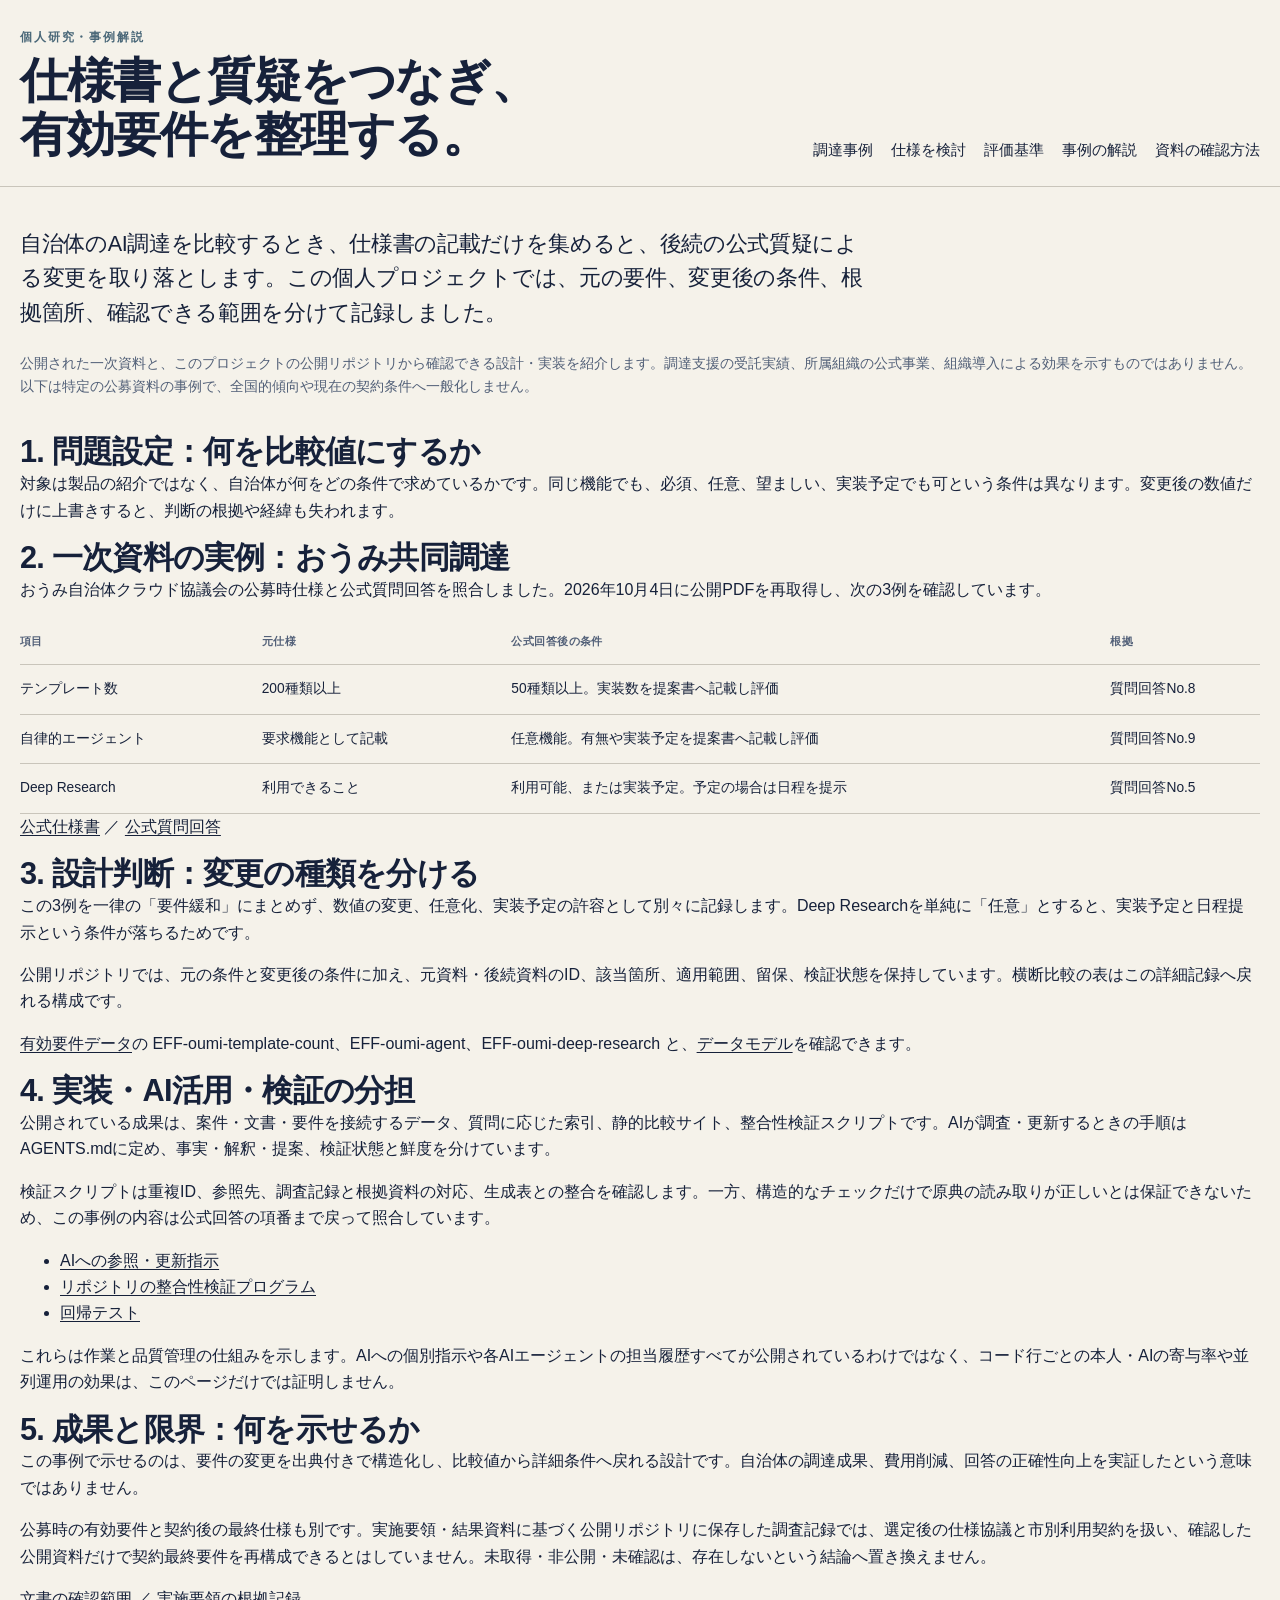
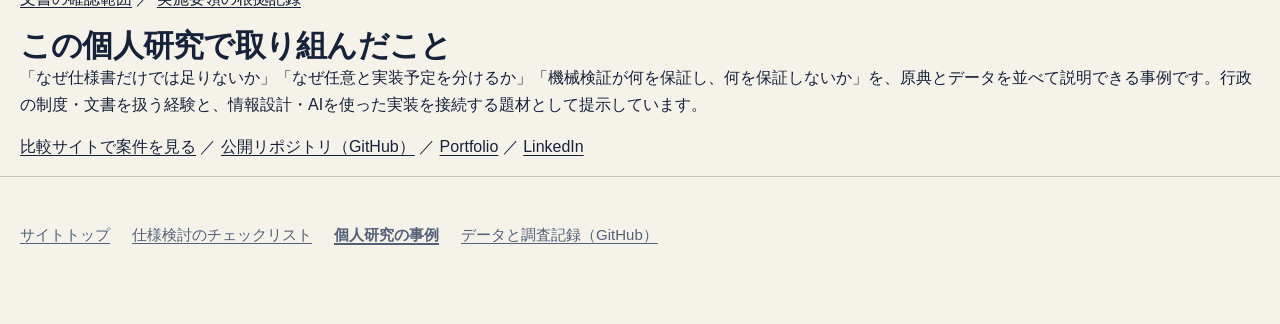
==== commit 03cb5a2f: "Replace residual public jargon with evidence-preserving Japanese (case-study.html)" ====
--- a/case-study.html
+++ b/case-study.html
@@ -14,7 +14,7 @@
           <a href="./methodology.html">資料の確認方法</a>
         </nav></div></header>
 <main id="main"><section class="hero shell"><p class="hero-copy">自治体のAI調達を比較するとき、仕様書の記載だけを集めると、後続の公式質疑による変更を取り落とします。この個人プロジェクトでは、元の要件、変更後の条件、根拠箇所、確認できる範囲を分けて記録しました。</p>
-<p class="scope-note">公開一次資料とRepositoryから確認できる設計・実装の紹介です。調達支援の受託実績、所属組織の公式事業、組織導入による効果を示すものではありません。以下は特定の公募資料の事例で、全国的傾向や現在の契約条件へ一般化しません。</p></section>
+<p class="scope-note">公開された一次資料と、このプロジェクトの公開リポジトリから確認できる設計・実装を紹介します。調達支援の受託実績、所属組織の公式事業、組織導入による効果を示すものではありません。以下は特定の公募資料の事例で、全国的傾向や現在の契約条件へ一般化しません。</p></section>
 <section class="shell"><h2>1. 問題設定：何を比較値にするか</h2><p>対象は製品の紹介ではなく、自治体が何をどの条件で求めているかです。同じ機能でも、必須、任意、望ましい、実装予定でも可という条件は異なります。変更後の数値だけに上書きすると、判断の根拠や経緯も失われます。</p>
 <h2>2. 一次資料の実例：おうみ共同調達</h2><p>おうみ自治体クラウド協議会の公募時仕様と公式質問回答を照合しました。2026年10月4日に公開PDFを再取得し、次の3例を確認しています。</p>
 <table><thead><tr><th>項目</th><th>元仕様</th><th>公式回答後の条件</th><th>根拠</th></tr></thead><tbody>
@@ -23,19 +23,19 @@
 <tr><td>Deep Research</td><td>利用できること</td><td>利用可能、または実装予定。予定の場合は日程を提示</td><td>質問回答No.5</td></tr>
 </tbody></table><p><a href="https://www.city.omihachiman.lg.jp/material/files/group/115/AI_Shiyousyo2.pdf">公式仕様書</a> ／ <a href="https://www.city.omihachiman.lg.jp/material/files/group/115/AI_kaitou.pdf">公式質問回答</a></p>
 <h2>3. 設計判断：変更の種類を分ける</h2><p>この3例を一律の「要件緩和」にまとめず、数値の変更、任意化、実装予定の許容として別々に記録します。Deep Researchを単純に「任意」とすると、実装予定と日程提示という条件が落ちるためです。</p>
-<p>Repositoryでは、元の条件と変更後の条件に加え、元資料・後続資料のID、該当箇所、適用範囲、留保、検証状態を保持しています。横断比較の表はこの詳細記録へ戻れる構成です。</p>
+<p>公開リポジトリでは、元の条件と変更後の条件に加え、元資料・後続資料のID、該当箇所、適用範囲、留保、検証状態を保持しています。横断比較の表はこの詳細記録へ戻れる構成です。</p>
 <p><a href="https://github.com/Josh-Temple/public-sector-ai-procurement-japan/blob/main/data/effective_requirements.csv">有効要件データ</a>の EFF-oumi-template-count、EFF-oumi-agent、EFF-oumi-deep-research と、<a href="https://github.com/Josh-Temple/public-sector-ai-procurement-japan/blob/main/docs/DATA_MODEL.md">データモデル</a>を確認できます。</p>
-<h2>4. 実装・AI活用・検証の分担</h2><p>公開されている成果は、案件・文書・要件を接続するデータ、質問に応じた索引、静的比較サイト、整合性検証スクリプトです。AIが調査・更新する際の手順もAGENTS.mdで定め、事実・解釈・提案、検証状態と鮮度を分けています。</p>
-<p>検証スクリプトは重複ID、参照先、Claimの根拠、生成表との整合を確認します。一方、構造的なチェックだけで原典の読み取りが正しいとは保証できないため、この事例の内容は公式回答の項番まで戻って照合しています。</p>
+<h2>4. 実装・AI活用・検証の分担</h2><p>公開されている成果は、案件・文書・要件を接続するデータ、質問に応じた索引、静的比較サイト、整合性検証スクリプトです。AIが調査・更新するときの手順はAGENTS.mdに定め、事実・解釈・提案、検証状態と鮮度を分けています。</p>
+<p>検証スクリプトは重複ID、参照先、調査記録と根拠資料の対応、生成表との整合を確認します。一方、構造的なチェックだけで原典の読み取りが正しいとは保証できないため、この事例の内容は公式回答の項番まで戻って照合しています。</p>
 <ul><li><a href="https://github.com/Josh-Temple/public-sector-ai-procurement-japan/blob/main/AGENTS.md">AIへの参照・更新指示</a></li>
-<li><a href="https://github.com/Josh-Temple/public-sector-ai-procurement-japan/blob/main/scripts/validate_repository.py">Repository整合性の検証器</a></li>
+<li><a href="https://github.com/Josh-Temple/public-sector-ai-procurement-japan/blob/main/scripts/validate_repository.py">リポジトリの整合性検証プログラム</a></li>
 <li><a href="https://github.com/Josh-Temple/public-sector-ai-procurement-japan/tree/main/tests">回帰テスト</a></li></ul>
-<p>これらは作業と品質管理の仕組みを示します。AIへの個別指示や各Agentの担当履歴すべてが公開されているわけではなく、コード行ごとの本人・AIの寄与率や並列運用の効果は、このページだけでは証明しません。</p>
+<p>これらは作業と品質管理の仕組みを示します。AIへの個別指示や各AIエージェントの担当履歴すべてが公開されているわけではなく、コード行ごとの本人・AIの寄与率や並列運用の効果は、このページだけでは証明しません。</p>
 <h2>5. 成果と限界：何を示せるか</h2><p>この事例で示せるのは、要件の変更を出典付きで構造化し、比較値から詳細条件へ戻れる設計です。自治体の調達成果、費用削減、回答の正確性向上を実証したという意味ではありません。</p>
-<p>公募時の有効要件と契約後の最終仕様も別です。実施要領・結果資料に基づくRepositoryの整理では、選定後の仕様協議と市別利用契約を扱い、確認した公開資料だけで契約最終要件を再構成できるとはしていません。未取得・非公開・未確認は、存在しないという結論へ置き換えません。</p>
+<p>公募時の有効要件と契約後の最終仕様も別です。実施要領・結果資料に基づく公開リポジトリに保存した調査記録では、選定後の仕様協議と市別利用契約を扱い、確認した公開資料だけで契約最終要件を再構成できるとはしていません。未取得・非公開・未確認は、存在しないという結論へ置き換えません。</p>
 <p><a href="https://github.com/Josh-Temple/public-sector-ai-procurement-japan/blob/main/data/review_coverage.csv">文書の確認範囲</a> ／ <a href="https://github.com/Josh-Temple/public-sector-ai-procurement-japan/blob/main/sources/SRC-oumi-2026-guide.md">実施要領の根拠記録</a></p>
 <h2>この個人研究で取り組んだこと</h2><p>「なぜ仕様書だけでは足りないか」「なぜ任意と実装予定を分けるか」「機械検証が何を保証し、何を保証しないか」を、原典とデータを並べて説明できる事例です。行政の制度・文書を扱う経験と、情報設計・AIを使った実装を接続する題材として提示しています。</p>
-<p><a href="./index.html?case=oumi-2026-joint-genai">比較サイトで案件を見る</a> ／ <a href="https://github.com/Josh-Temple/public-sector-ai-procurement-japan">Repository</a> ／ <a href="https://ai-business-transformation-nine.vercel.app/">Portfolio</a> ／ <a href="https://www.linkedin.com/in/yoshitaka-terada-a4b917145/">LinkedIn</a></p></section></main><footer class="site-footer"><nav class="site-footer-links shell" aria-label="関連ページ">
+<p><a href="./index.html?case=oumi-2026-joint-genai">比較サイトで案件を見る</a> ／ <a href="https://github.com/Josh-Temple/public-sector-ai-procurement-japan">公開リポジトリ（GitHub）</a> ／ <a href="https://ai-business-transformation-nine.vercel.app/">Portfolio</a> ／ <a href="https://www.linkedin.com/in/yoshitaka-terada-a4b917145/">LinkedIn</a></p></section></main><footer class="site-footer"><nav class="site-footer-links shell" aria-label="関連ページ">
   <a href="./index.html">サイトトップ</a>
   <a href="./checklist.html">仕様検討のチェックリスト</a>
   <a href="./case-study.html" aria-current="page">個人研究の事例</a>
--- a/assets/site.css
+++ b/assets/site.css
@@ -1,7 +1,7 @@
 :root {
   --paper: #f5f2ea;
   --ink: #16213a;
-  --muted: #667085;
+  --muted: #526078;
   --line: #c9c5bb;
   --accent: #496778;
   --soft: #e6e2d8;
@@ -32,12 +32,12 @@
 h3 { margin-bottom: 0.35rem; font-size: 1rem; }
 .eyebrow { margin-bottom: 0.45rem; color: var(--accent); font-size: 0.72rem; letter-spacing: 0.16em; font-weight: 700; }
 .repo-link { white-space: nowrap; font-size: 0.88rem; }
-.site-nav { display: flex; flex-wrap: wrap; justify-content: flex-end; gap: 8px 18px; align-items: center; font-size: .82rem; }
+.site-nav { display: flex; flex-wrap: wrap; justify-content: flex-end; gap: 8px 18px; align-items: center; font-size: .91rem; }
 .site-nav a { white-space: nowrap; text-decoration: none; }
 .site-nav a:hover { text-decoration: underline; text-underline-offset: .2em; }
 .site-nav a[aria-current="page"] { font-weight: 700; border-bottom: 1px solid currentColor; }
-.hero { padding: 72px 0 58px; }
-.hero-copy { max-width: 790px; font-size: clamp(1.2rem, 2.2vw, 1.7rem); line-height: 1.55; letter-spacing: -0.015em; }
+.hero { padding: 40px 0 22px; }
+.hero-copy { max-width: 850px; font-size: clamp(1.05rem, 1.8vw, 1.35rem); line-height: 1.6; letter-spacing: -0.015em; }
 .metrics { display: grid; grid-template-columns: repeat(4, minmax(0, 1fr)); gap: 0; margin: 48px 0 20px; border-top: 1px solid var(--line); border-bottom: 1px solid var(--line); }
 .metrics div { padding: 18px 20px 20px 0; border-right: 1px solid var(--line); }
 .metrics div + div { padding-left: 20px; }
@@ -98,7 +98,7 @@
 input, select {
   min-height: 44px;
   width: 100%;
-  border: 1px solid var(--line);
+  border: 1px solid var(--muted);
   border-radius: 0;
   background: transparent;
   padding: 8px 10px;
@@ -285,7 +285,7 @@
 
 .evaluation-topic-detail { padding-top: 20px; }
 .evaluation-case-picker { display: grid; gap: 8px; max-width: 760px; margin: 0 0 24px; color: var(--muted); font-size: .75rem; }
-.evaluation-case-picker select { width: 100%; min-height: 44px; padding: 9px 11px; border: 1px solid var(--line); background: transparent; color: var(--ink); font: inherit; font-size: .85rem; }
+.evaluation-case-picker select { width: 100%; min-height: 44px; padding: 9px 11px; border: 1px solid var(--muted); background: transparent; color: var(--ink); font: inherit; font-size: .85rem; }
 .evaluation-evidence-list { border-top: 1px solid var(--line); margin-top: 22px; }
 .evaluation-evidence { display: grid; grid-template-columns: 120px minmax(0, 1.5fr) minmax(170px, .65fr); gap: 7px 18px; padding: 18px 0; border-bottom: 1px solid var(--line); align-items: start; }
 .evaluation-evidence h3 { grid-column: 2; margin: 0; font-size: .9rem; line-height: 1.55; overflow-wrap: anywhere; }
@@ -315,3 +315,102 @@
   .evaluation-evidence { grid-template-columns: 1fr; gap: 5px; }
   .evaluation-role, .evaluation-evidence h3, .evaluation-case, .evaluation-score, .evaluation-boundary, .evaluation-change, .evaluation-evidence-links { grid-column: 1; grid-row: auto; }
 }
+
+/* Main tasks are shown before research/management summaries. */
+.hero-title { max-width: 980px; font-size: clamp(1.65rem, 3.1vw, 2.7rem); line-height: 1.35; margin-bottom: 18px; }
+.primary-actions { display: grid; grid-template-columns: repeat(3, minmax(0, 1fr)); gap: 0; border-top: 1px solid var(--line); border-bottom: 1px solid var(--line); margin: 28px 0 18px; }
+.primary-actions a { display: flex; flex-direction: column; gap: 6px; min-width: 0; padding: 20px 18px; text-decoration: none; border-right: 1px solid var(--line); }
+.primary-actions a:first-child { padding-left: 0; }
+.primary-actions a:last-child { border-right: 0; }
+.primary-actions a:hover strong, .primary-actions a:focus-visible strong { text-decoration: underline; }
+.primary-actions strong { font-size: 1.02rem; }
+.primary-actions span { color: var(--muted); font-size: .9rem; }
+.site-overview { padding: 48px 0 70px; border-top: 1px solid var(--line); }
+.site-overview .metrics { margin-top: 20px; }
+.site-footer-links { display: flex; flex-wrap: wrap; gap: 10px 22px; padding: 14px 0 28px; font-size: .94rem; }
+.site-footer-links a[aria-current="page"] { font-weight: 700; text-decoration-thickness: 2px; }
+.scroll-hint { color: var(--muted); margin: 0 0 8px; font-size: .9rem; }
+[id] { scroll-margin-top: 16px; }
+@media (prefers-reduced-motion: reduce) { html { scroll-behavior: auto; } }
+@media (max-width: 720px) { .primary-actions { grid-template-columns: 1fr; } .primary-actions a, .primary-actions a:first-child { padding: 14px 0; border-right: 0; border-bottom: 1px solid var(--line); } .primary-actions a:last-child { border-bottom: 0; } .site-nav { font-size: .9rem; gap: 6px 14px; } .site-overview .metrics { grid-template-columns: repeat(2, minmax(0, 1fr)); } }
+@media (max-width: 390px) {
+  .shell { width: min(calc(100% - 28px), var(--max)); }
+  .header-inner { padding: 12px 0; gap: 8px; }
+  .site-header h1 { font-size: 1.25rem; line-height: 1.3; }
+  .site-nav { font-size: .86rem; gap: 4px 12px; }
+  .hero { padding: 14px 0 8px; }
+  .hero-title { font-size: 1.5rem; margin-bottom: 8px; }
+  .hero-copy { font-size: 1rem; line-height: 1.5; margin-bottom: 8px; }
+  .primary-actions { margin: 14px 0 10px; }
+  .primary-actions a, .primary-actions a:first-child { padding: 9px 0; gap: 2px; }
+  .primary-actions span { font-size: .85rem; }
+  .site-overview .metrics { grid-template-columns: 1fr; }
+  .site-overview .metrics div, .site-overview .metrics div + div { padding: 12px 0; border-right: 0; border-bottom: 1px solid var(--line); }
+}
+
+/* Increase primary case action hit areas while keeping source metadata visible. */
+.case-title-button, .evidence-button, .source-actions a { min-height: 44px; display: inline-flex; align-items: center; }
+.requirement-source-links .source-date { display: block; overflow-wrap: anywhere; margin: 2px 0 7px; }
+[hidden] { display: none !important; }
+
+
+/* At narrow widths, reflow the existing nine-cell case rows; never clone source data or focus targets. */
+@media (max-width: 767px) {
+  .results .table-wrap { overflow-x: visible; border-top: 0; }
+  .results .case-table, .results .case-table tbody { display: block; min-width: 0; width: 100%; }
+  .results .case-table thead {
+    position: absolute; width: 1px; height: 1px; padding: 0; margin: -1px;
+    overflow: hidden; clip: rect(0, 0, 0, 0); white-space: nowrap; border: 0;
+  }
+  .results .case-table tbody tr {
+    display: block; padding: 8px 14px; margin: 0 0 16px;
+    border: 1px solid var(--line); overflow-wrap: anywhere;
+  }
+  .results .case-table tbody td {
+    display: grid; grid-template-columns: minmax(0, 98px) minmax(0, 1fr);
+    gap: 10px; align-items: start; padding: 10px 0;
+    width: 100%; border-bottom: 1px solid var(--line); white-space: normal;
+  }
+  .results .case-table tbody td::before {
+    content: attr(data-label); display: block; color: var(--muted);
+    font-size: .74rem; font-weight: 650; letter-spacing: 0;
+  }
+  .results .case-table tbody td:nth-child(2) { display: block; }
+  .results .case-table tbody td:nth-child(2)::before { margin-bottom: 6px; }
+  .results .case-table tbody td:last-child { border-bottom: 0; }
+  .results .case-table tbody td[colspan] { display: block; }
+  .results .case-table tbody td[colspan]::before { content: none; }
+  .results .case-table .badge { white-space: normal; overflow-wrap: anywhere; max-width: 100%; }
+  .results .case-table .source-link { white-space: normal; }
+  .results .case-table .source-actions { min-width: 0; }
+  .results .case-table .compare-check { width: 24px; height: 24px; }
+}
+
+/* Keep the seven original requirement cells and their focus targets at every width. */
+.requirement-explorer .requirement-cell-label { display: none; }
+.requirement-explorer .requirement-value { display: block; white-space: pre-wrap; overflow-wrap: anywhere; }
+.requirement-explorer .requirement-table td { overflow-wrap: anywhere; }
+.requirement-explorer .requirement-source-links .inline-source { white-space: normal; overflow-wrap: anywhere; }
+@media (max-width: 767px) {
+  .requirement-explorer .table-wrap { overflow-x: visible; border-top: 0; }
+  .requirement-explorer .requirement-table,
+  .requirement-explorer .requirement-table tbody { display: block; width: 100%; min-width: 0; }
+  .requirement-explorer .requirement-table thead {
+    position: absolute; width: 1px; height: 1px; margin: -1px; padding: 0;
+    overflow: hidden; clip: rect(0, 0, 0, 0); white-space: nowrap; border: 0;
+  }
+  .requirement-explorer .requirement-table tbody tr {
+    display: block; min-width: 0; padding: 8px 14px; margin: 0 0 16px;
+    border: 1px solid var(--line); overflow-wrap: anywhere;
+  }
+  .requirement-explorer .requirement-table tbody td {
+    display: block; width: 100%; padding: 10px 0; min-width: 0;
+    border-bottom: 1px solid var(--line); white-space: normal;
+  }
+  .requirement-explorer .requirement-table tbody td:last-child { border-bottom: 0; }
+  .requirement-explorer .requirement-cell-label {
+    display: block; margin-bottom: 5px; color: var(--muted);
+    font-size: .74rem; font-weight: 650;
+  }
+  .requirement-explorer .requirement-table a { overflow-wrap: anywhere; }
+}
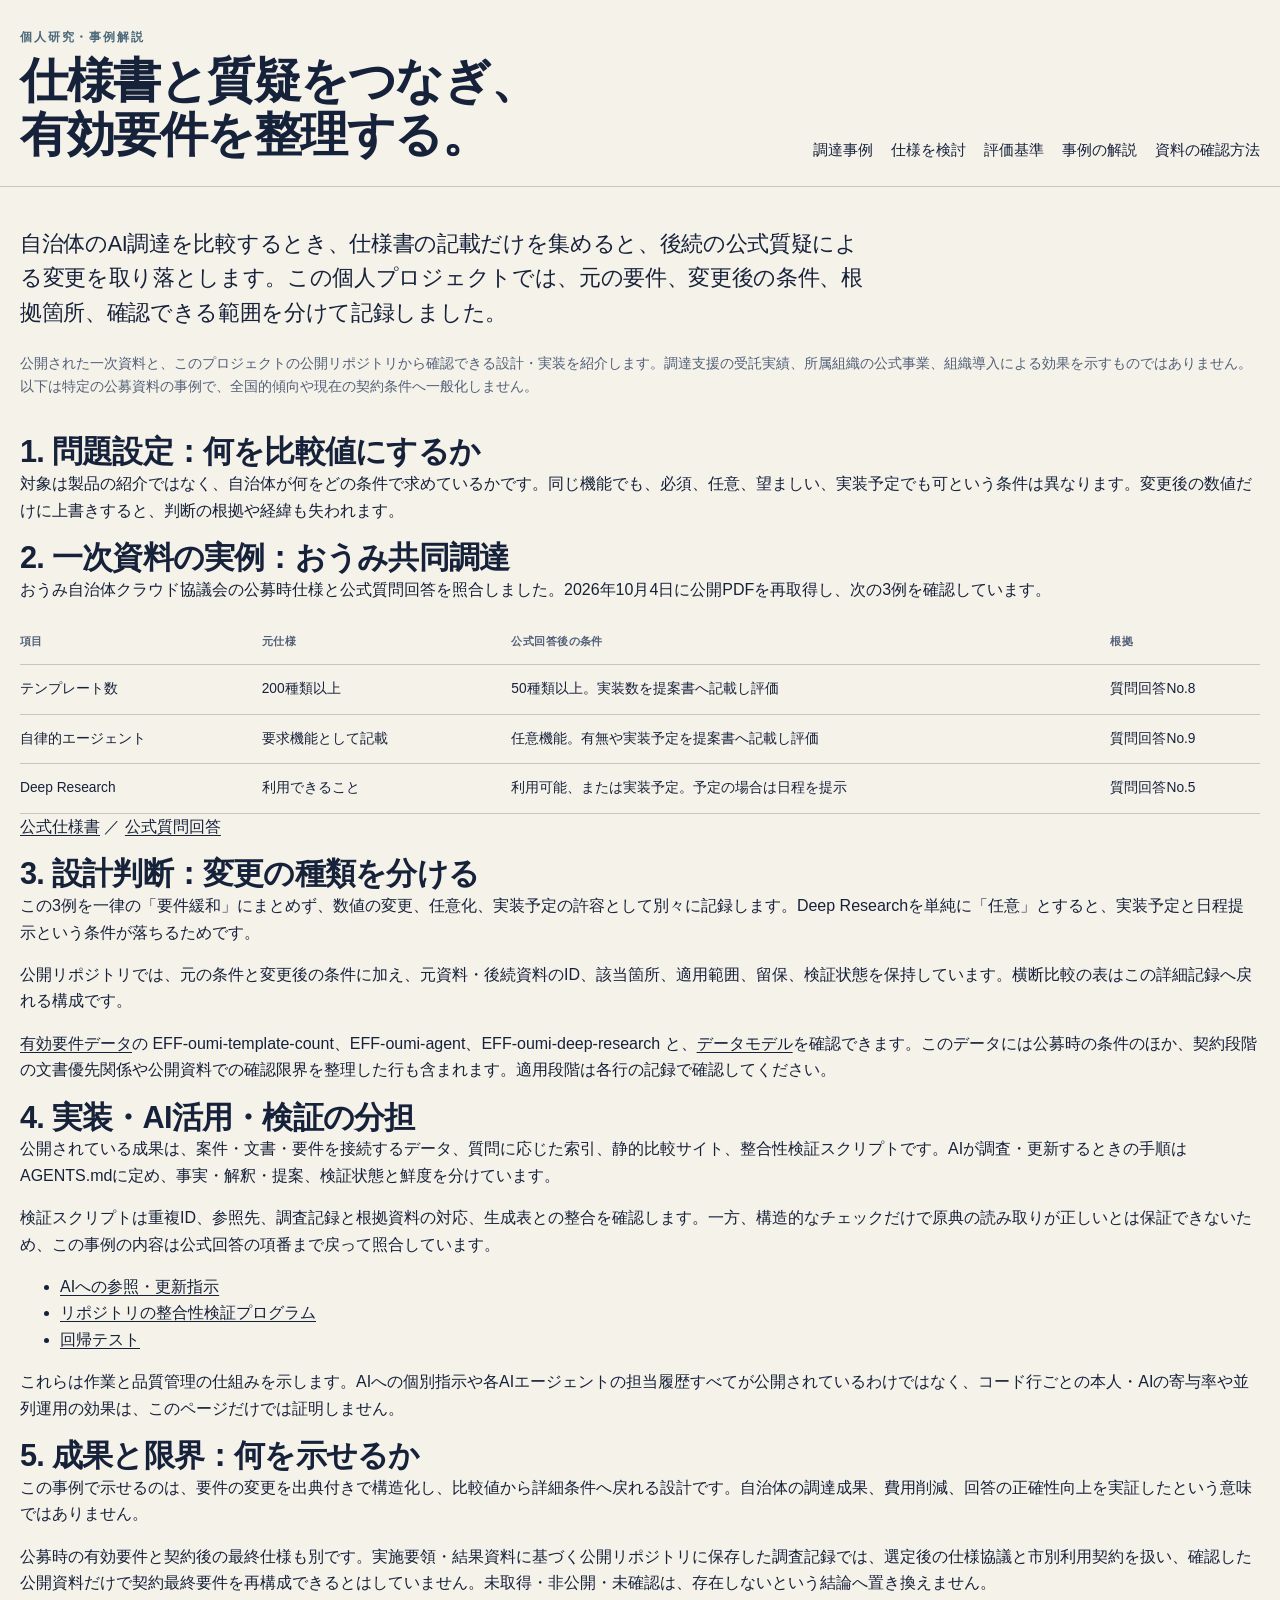
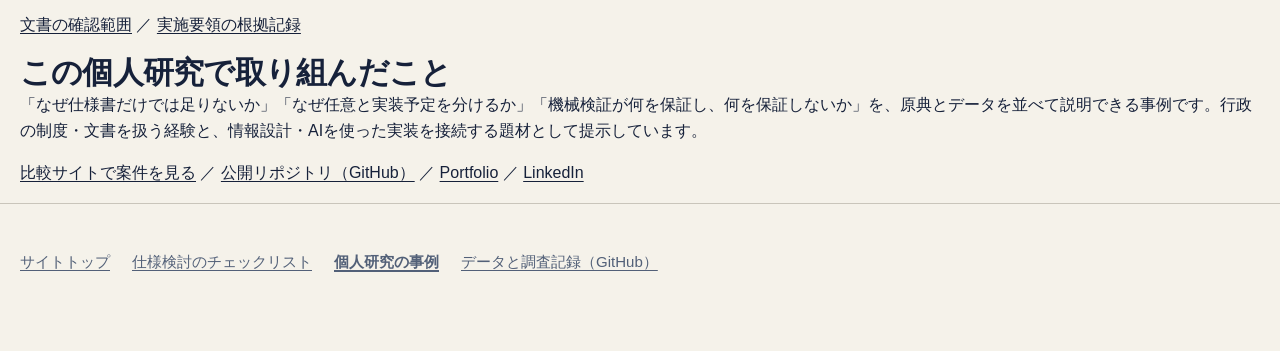
==== commit 62be034f: "Clarify Japanese procurement terminology and add cross-case source regression (case-study.html)" ====
--- a/case-study.html
+++ b/case-study.html
@@ -24,7 +24,7 @@
 </tbody></table><p><a href="https://www.city.omihachiman.lg.jp/material/files/group/115/AI_Shiyousyo2.pdf">公式仕様書</a> ／ <a href="https://www.city.omihachiman.lg.jp/material/files/group/115/AI_kaitou.pdf">公式質問回答</a></p>
 <h2>3. 設計判断：変更の種類を分ける</h2><p>この3例を一律の「要件緩和」にまとめず、数値の変更、任意化、実装予定の許容として別々に記録します。Deep Researchを単純に「任意」とすると、実装予定と日程提示という条件が落ちるためです。</p>
 <p>公開リポジトリでは、元の条件と変更後の条件に加え、元資料・後続資料のID、該当箇所、適用範囲、留保、検証状態を保持しています。横断比較の表はこの詳細記録へ戻れる構成です。</p>
-<p><a href="https://github.com/Josh-Temple/public-sector-ai-procurement-japan/blob/main/data/effective_requirements.csv">有効要件データ</a>の EFF-oumi-template-count、EFF-oumi-agent、EFF-oumi-deep-research と、<a href="https://github.com/Josh-Temple/public-sector-ai-procurement-japan/blob/main/docs/DATA_MODEL.md">データモデル</a>を確認できます。</p>
+<p><a href="https://github.com/Josh-Temple/public-sector-ai-procurement-japan/blob/main/data/effective_requirements.csv">有効要件データ</a>の EFF-oumi-template-count、EFF-oumi-agent、EFF-oumi-deep-research と、<a href="https://github.com/Josh-Temple/public-sector-ai-procurement-japan/blob/main/docs/DATA_MODEL.md">データモデル</a>を確認できます。このデータには公募時の条件のほか、契約段階の文書優先関係や公開資料での確認限界を整理した行も含まれます。適用段階は各行の記録で確認してください。</p>
 <h2>4. 実装・AI活用・検証の分担</h2><p>公開されている成果は、案件・文書・要件を接続するデータ、質問に応じた索引、静的比較サイト、整合性検証スクリプトです。AIが調査・更新するときの手順はAGENTS.mdに定め、事実・解釈・提案、検証状態と鮮度を分けています。</p>
 <p>検証スクリプトは重複ID、参照先、調査記録と根拠資料の対応、生成表との整合を確認します。一方、構造的なチェックだけで原典の読み取りが正しいとは保証できないため、この事例の内容は公式回答の項番まで戻って照合しています。</p>
 <ul><li><a href="https://github.com/Josh-Temple/public-sector-ai-procurement-japan/blob/main/AGENTS.md">AIへの参照・更新指示</a></li>
--- a/assets/site.css
+++ b/assets/site.css
@@ -298,6 +298,15 @@
 .evaluation-evidence-links a { display: inline-flex; align-items: center; min-height: 44px; padding: 4px 0; color: var(--accent); border-bottom: 1px solid currentColor; text-decoration: none; font-size: .72rem; }
 .evaluation-case-header { padding: 20px 0 26px; border-bottom: 1px solid var(--line); }
 .evaluation-case-header h3 { margin: 0 0 8px; }
+/* Unknown recorded selection codes must wrap without widening a 320px page. */
+.evaluation-case-header .evaluation-score { overflow-wrap: anywhere; min-width: 0; }
+.evaluation-export-actions #evaluation-memo-download {
+  max-width: 100%; min-width: 0; white-space: normal; overflow-wrap: anywhere; text-align: left;
+}
+.evaluation-selection-raw, .evaluation-selection-raw p, .evaluation-selection-raw summary {
+  max-width: 100%; min-width: 0; overflow-wrap: anywhere;
+}
+.evaluation-case-block .evaluation-stage-rows, .evaluation-case-block .evaluation-result-list { overflow-wrap: anywhere; min-width: 0; }
 .evaluation-case-block { padding: 24px 0; border-bottom: 1px solid var(--line); }
 .evaluation-case-block h3 { margin: 0 0 12px; }
 .evaluation-stage { border-top: 1px solid var(--line); }
